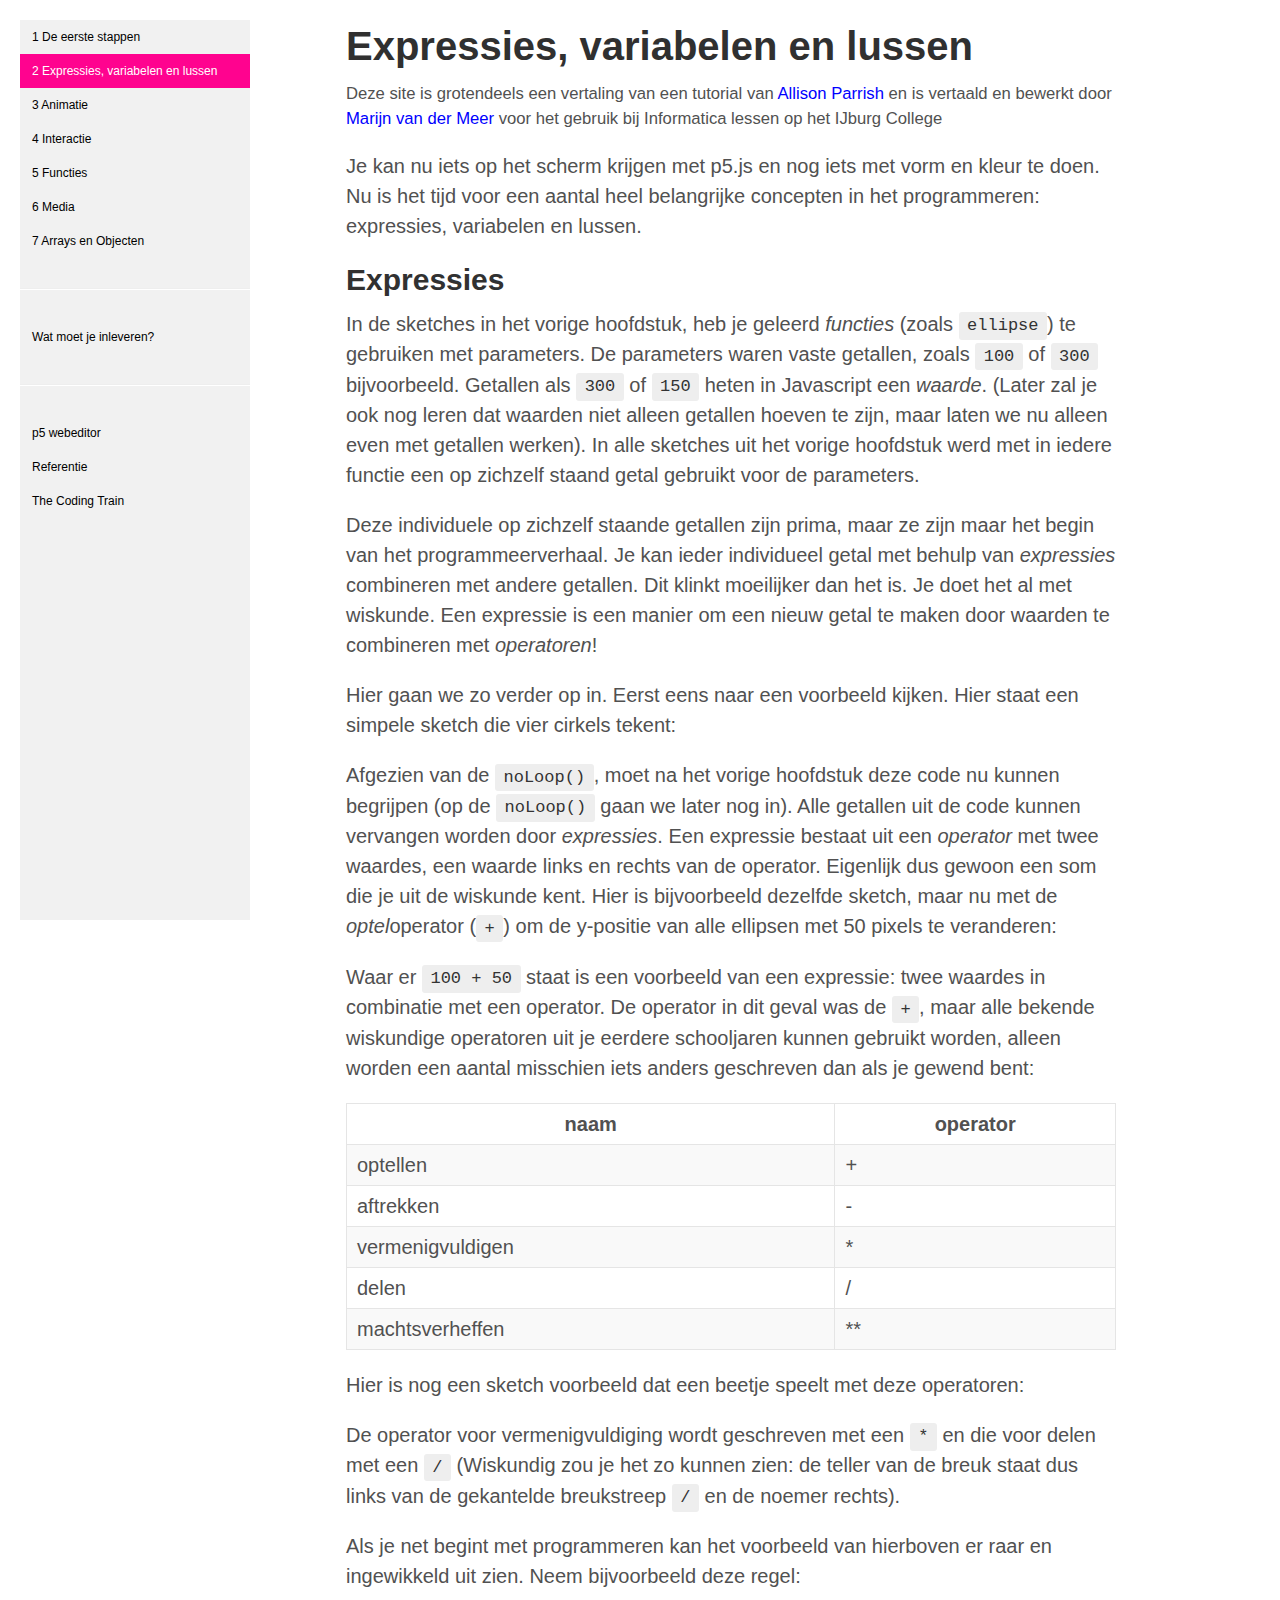
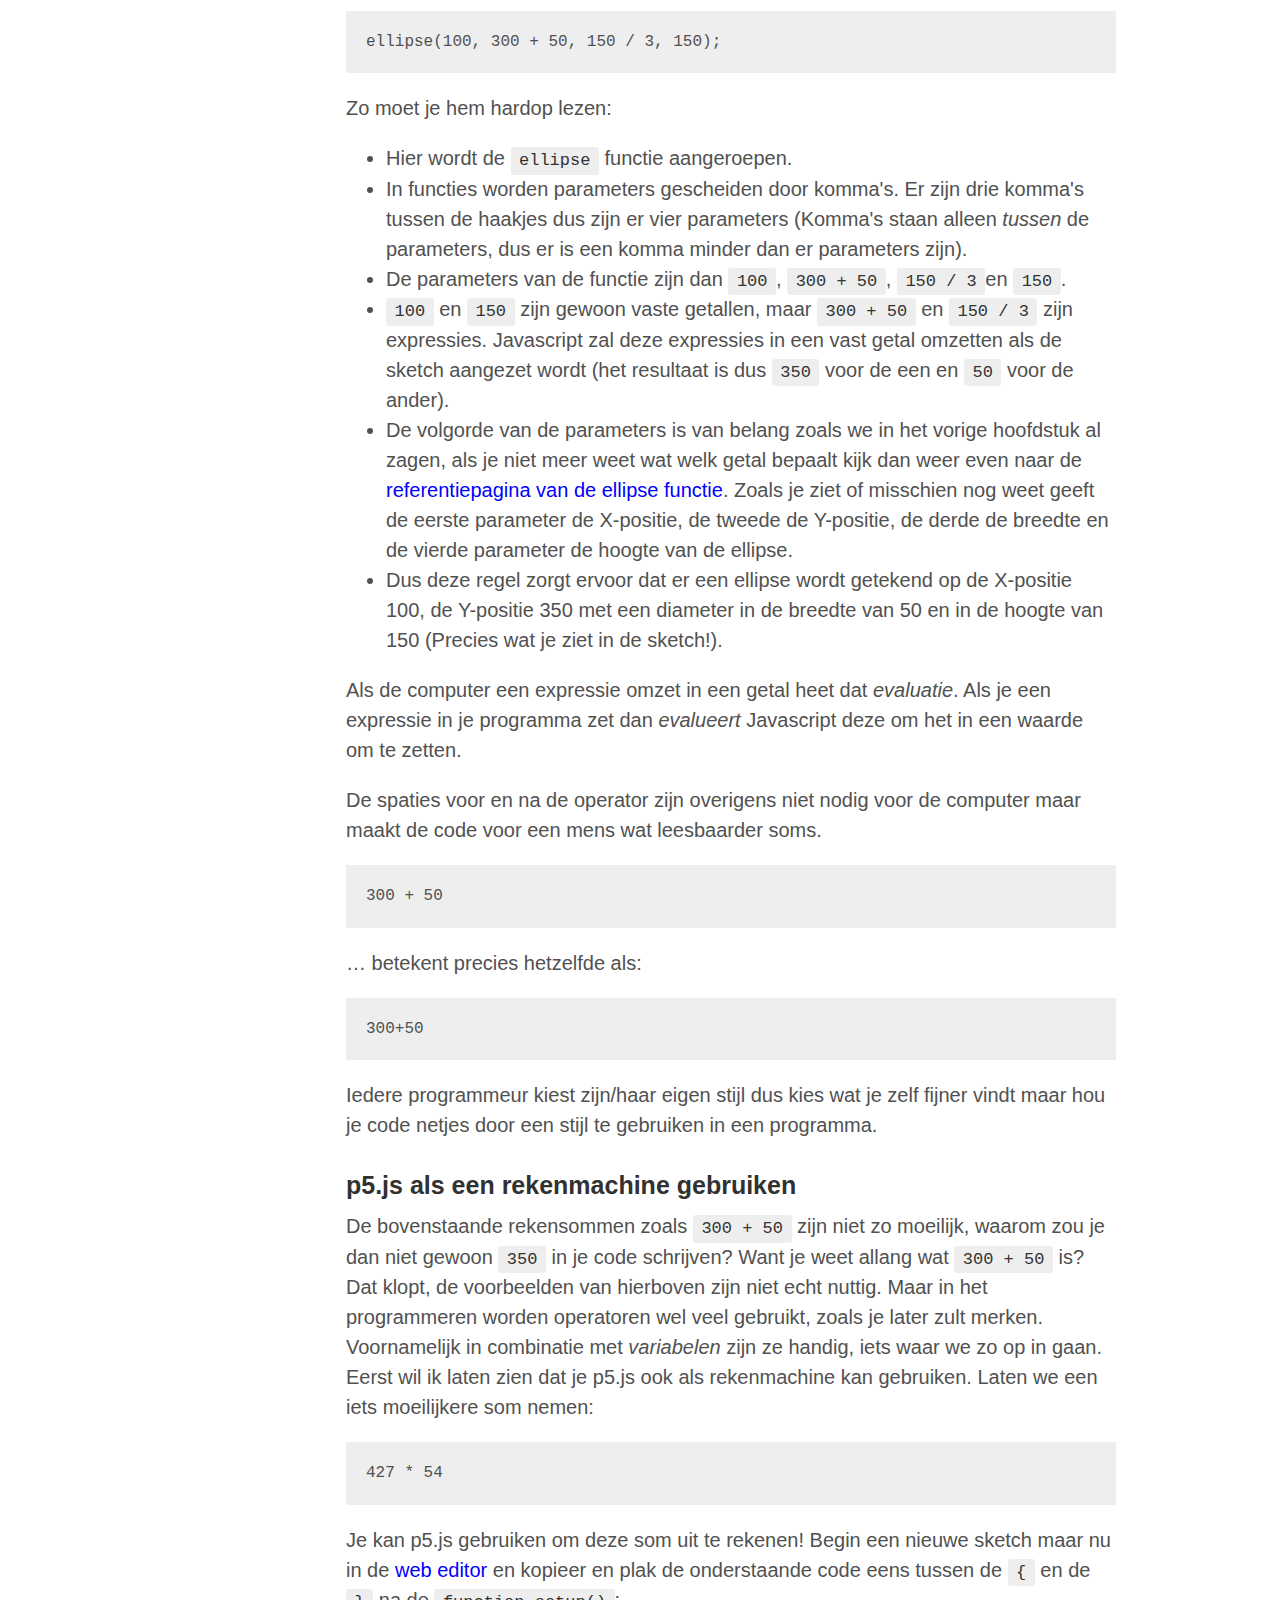
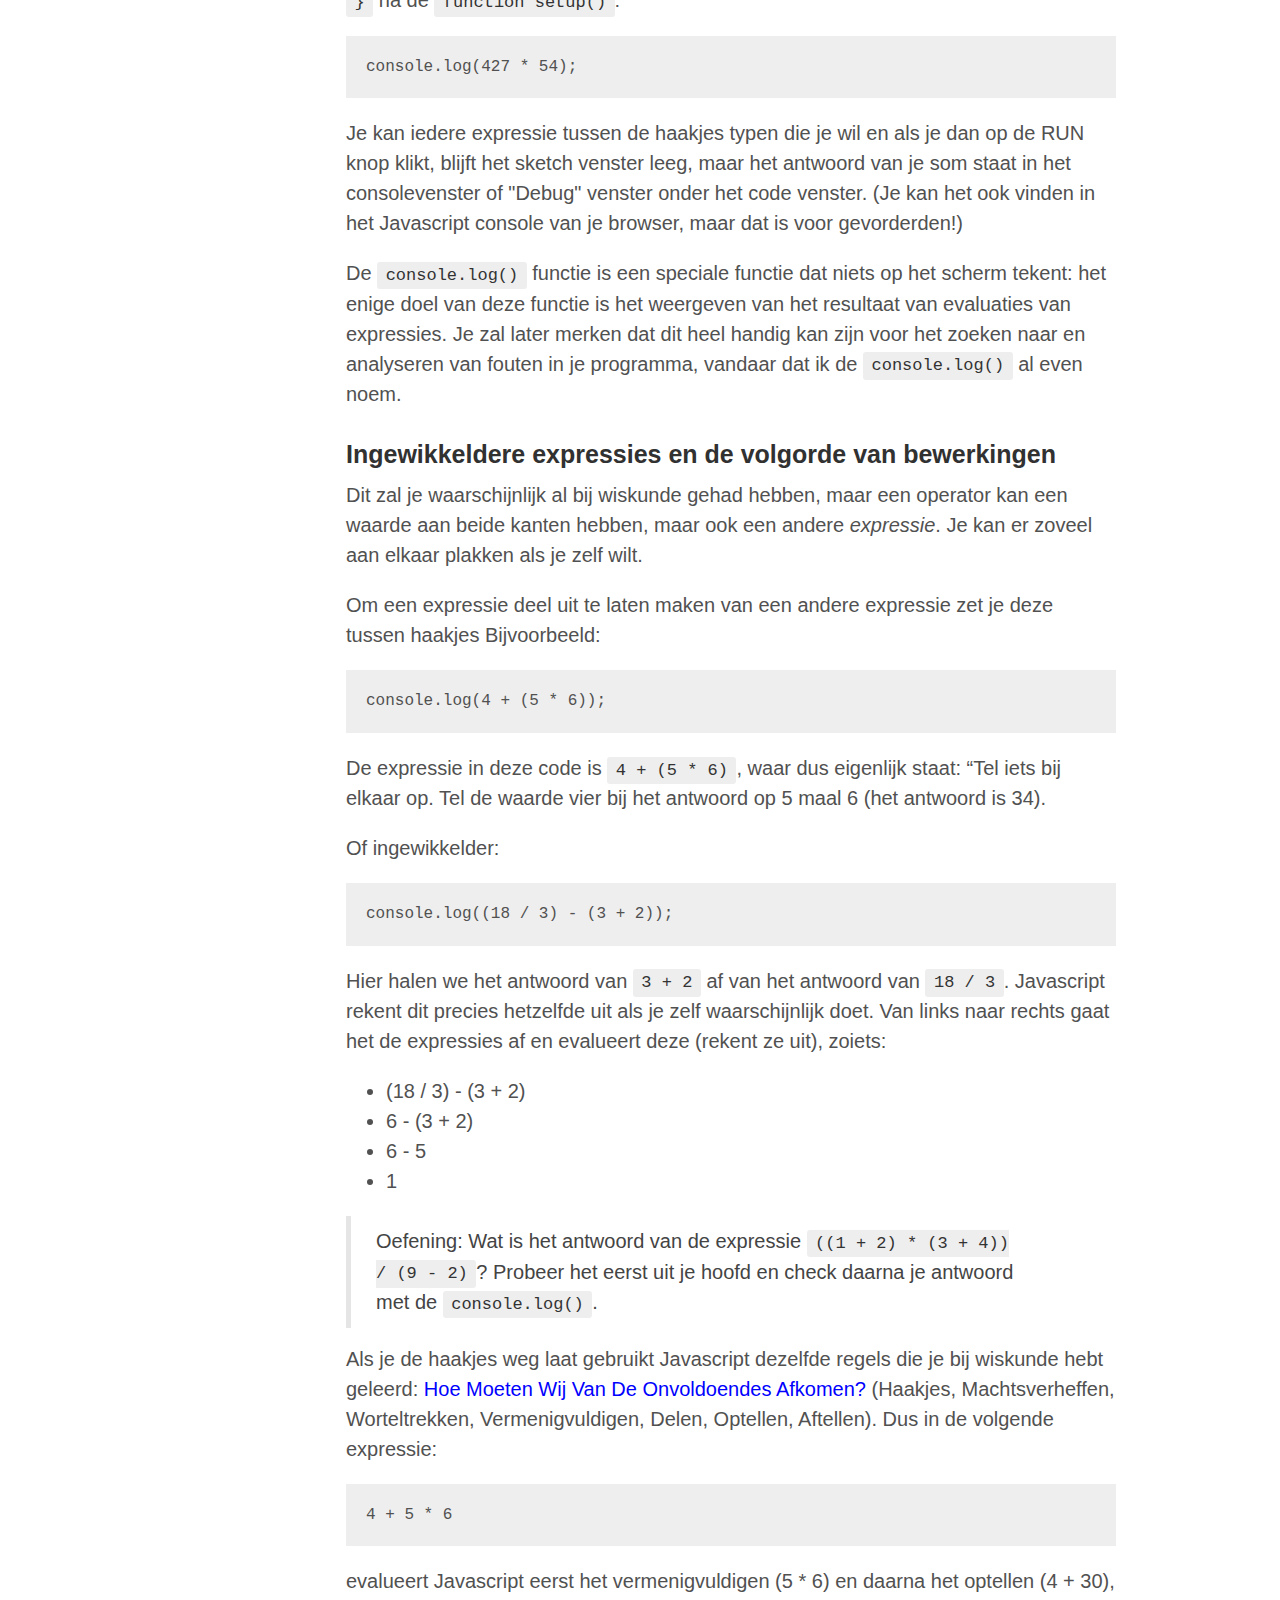
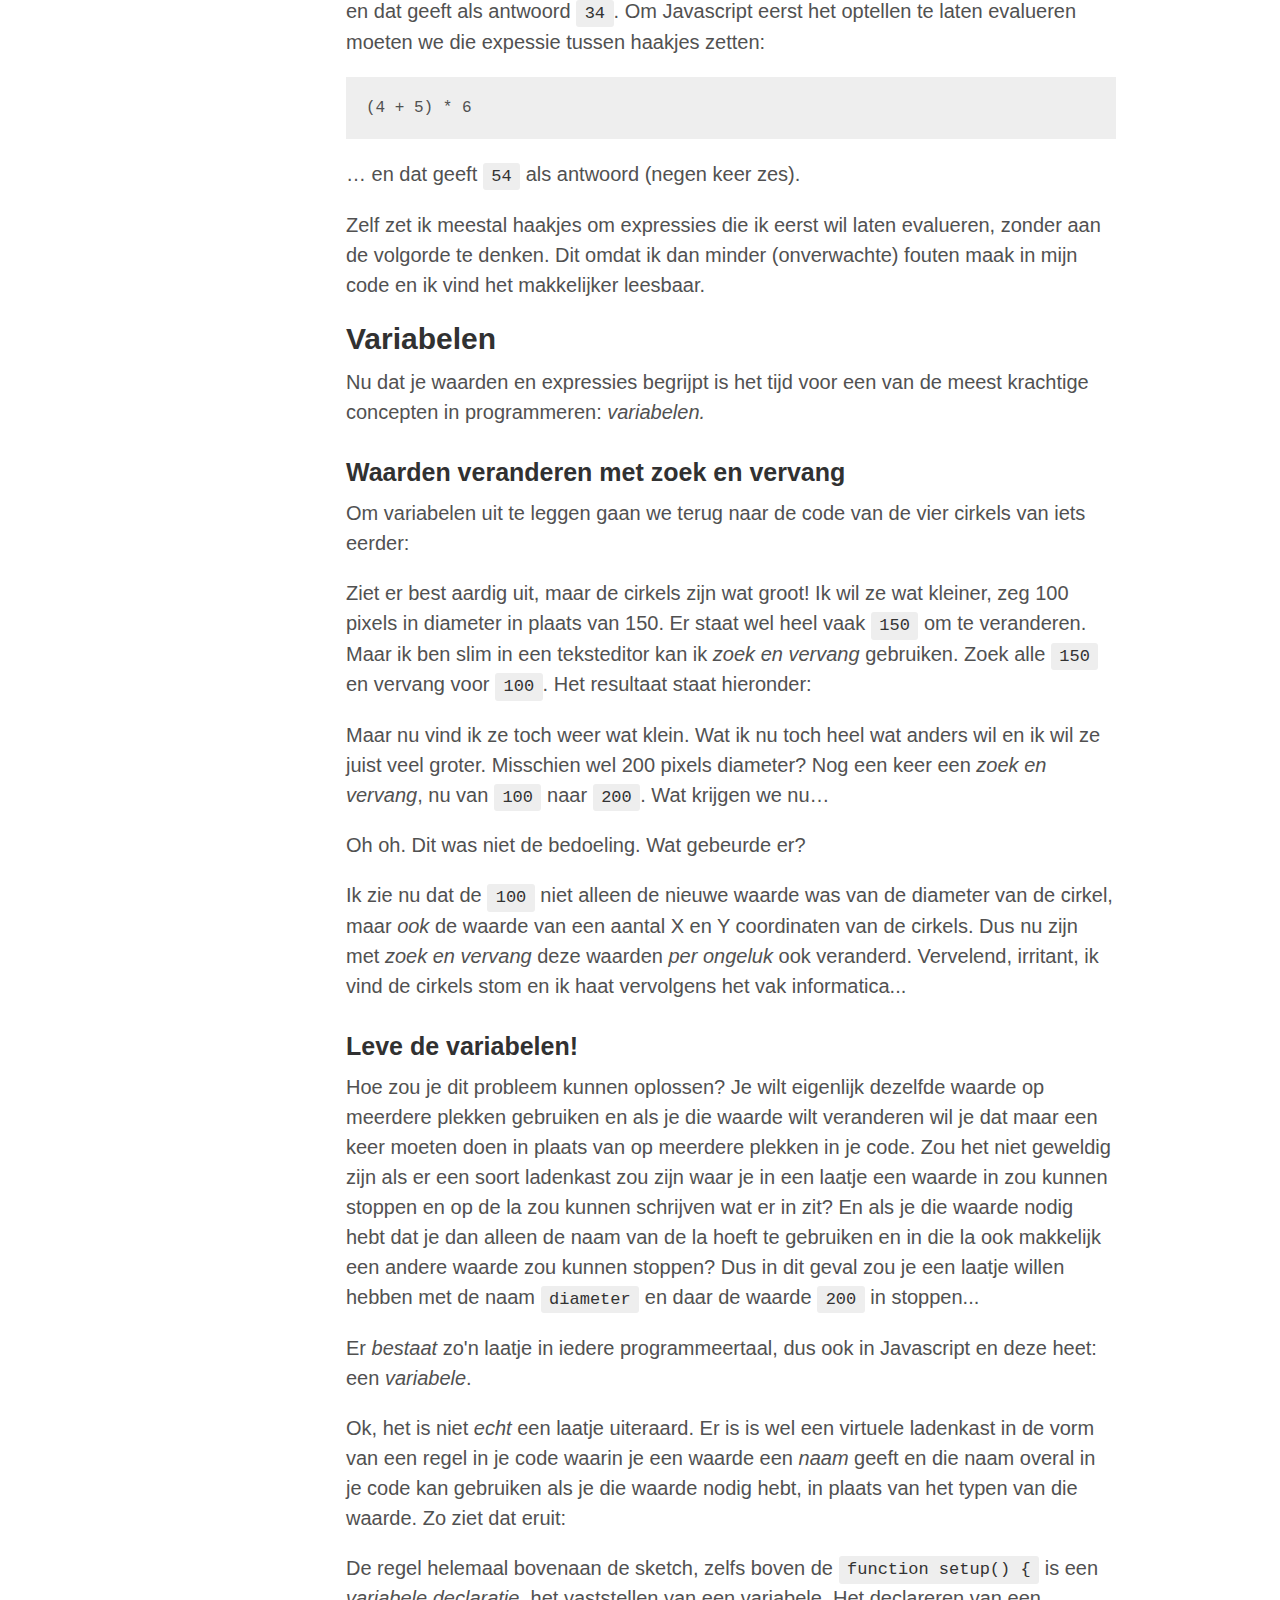
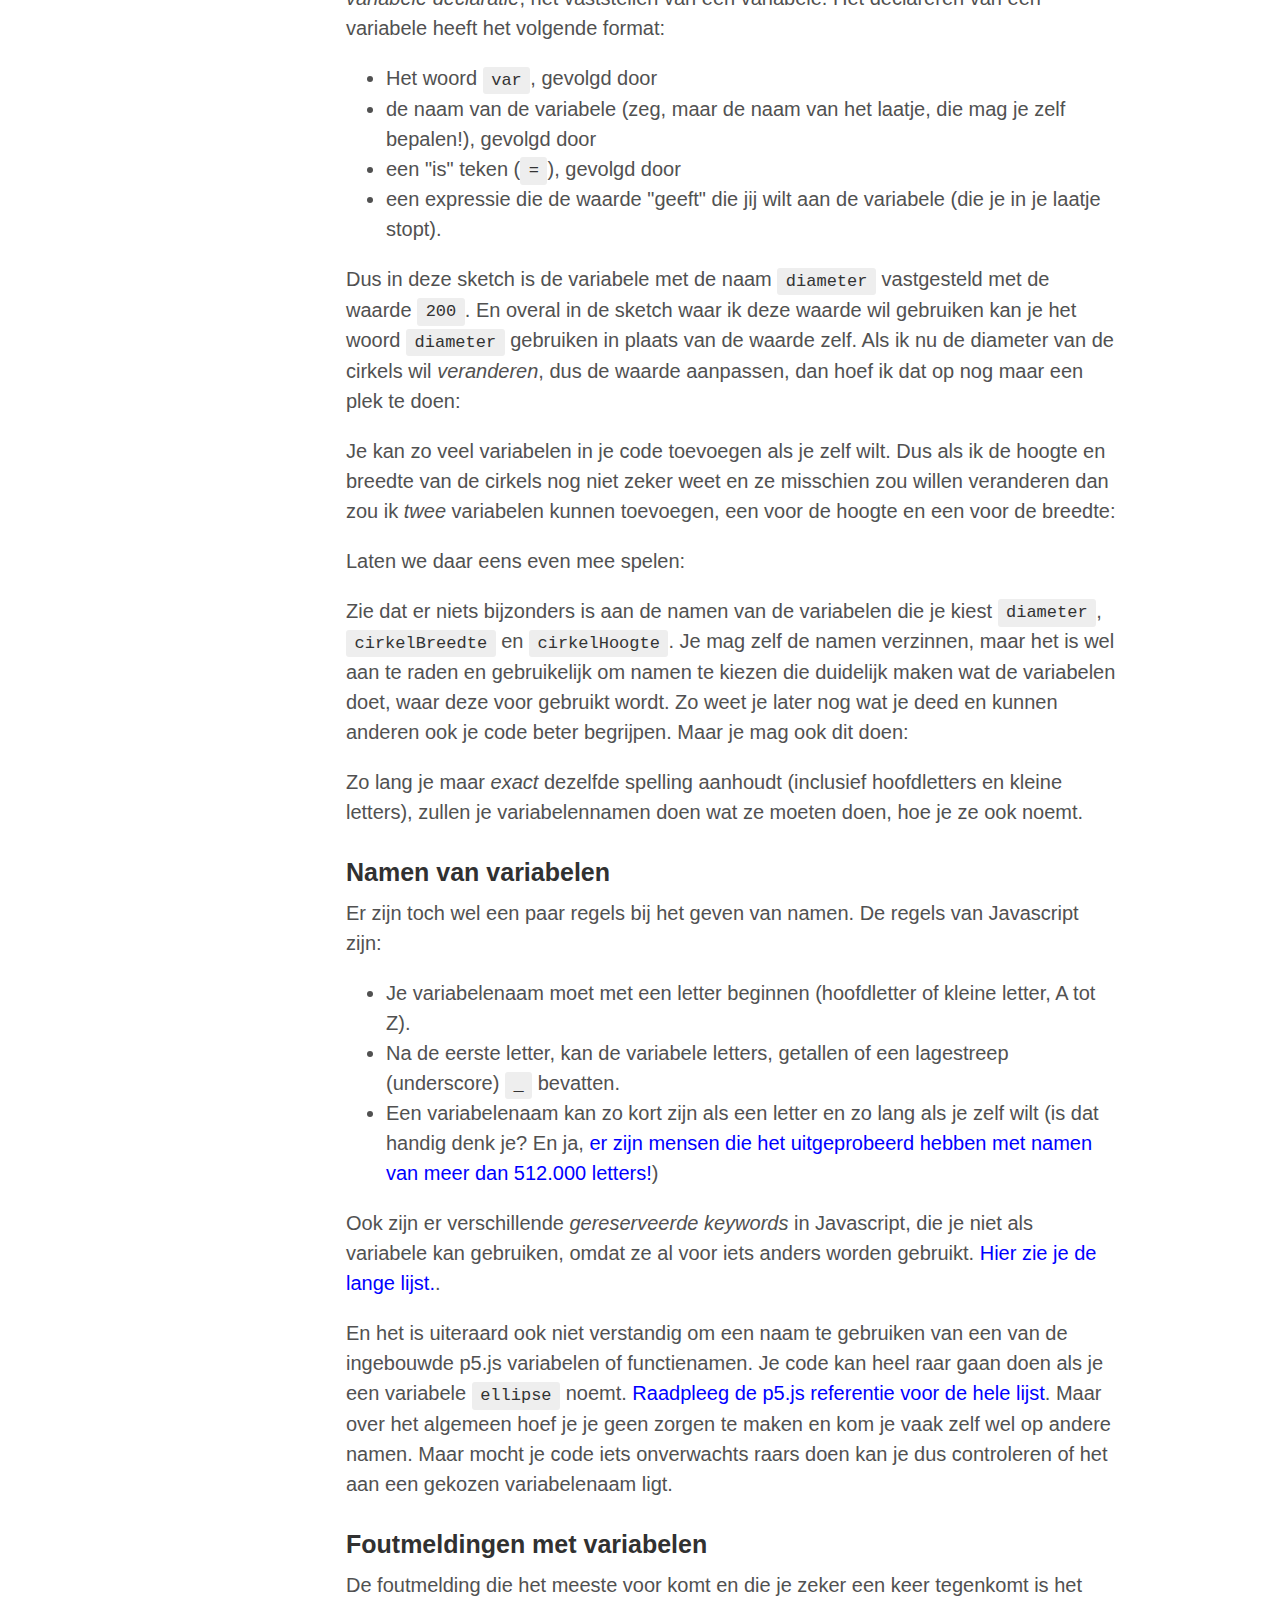
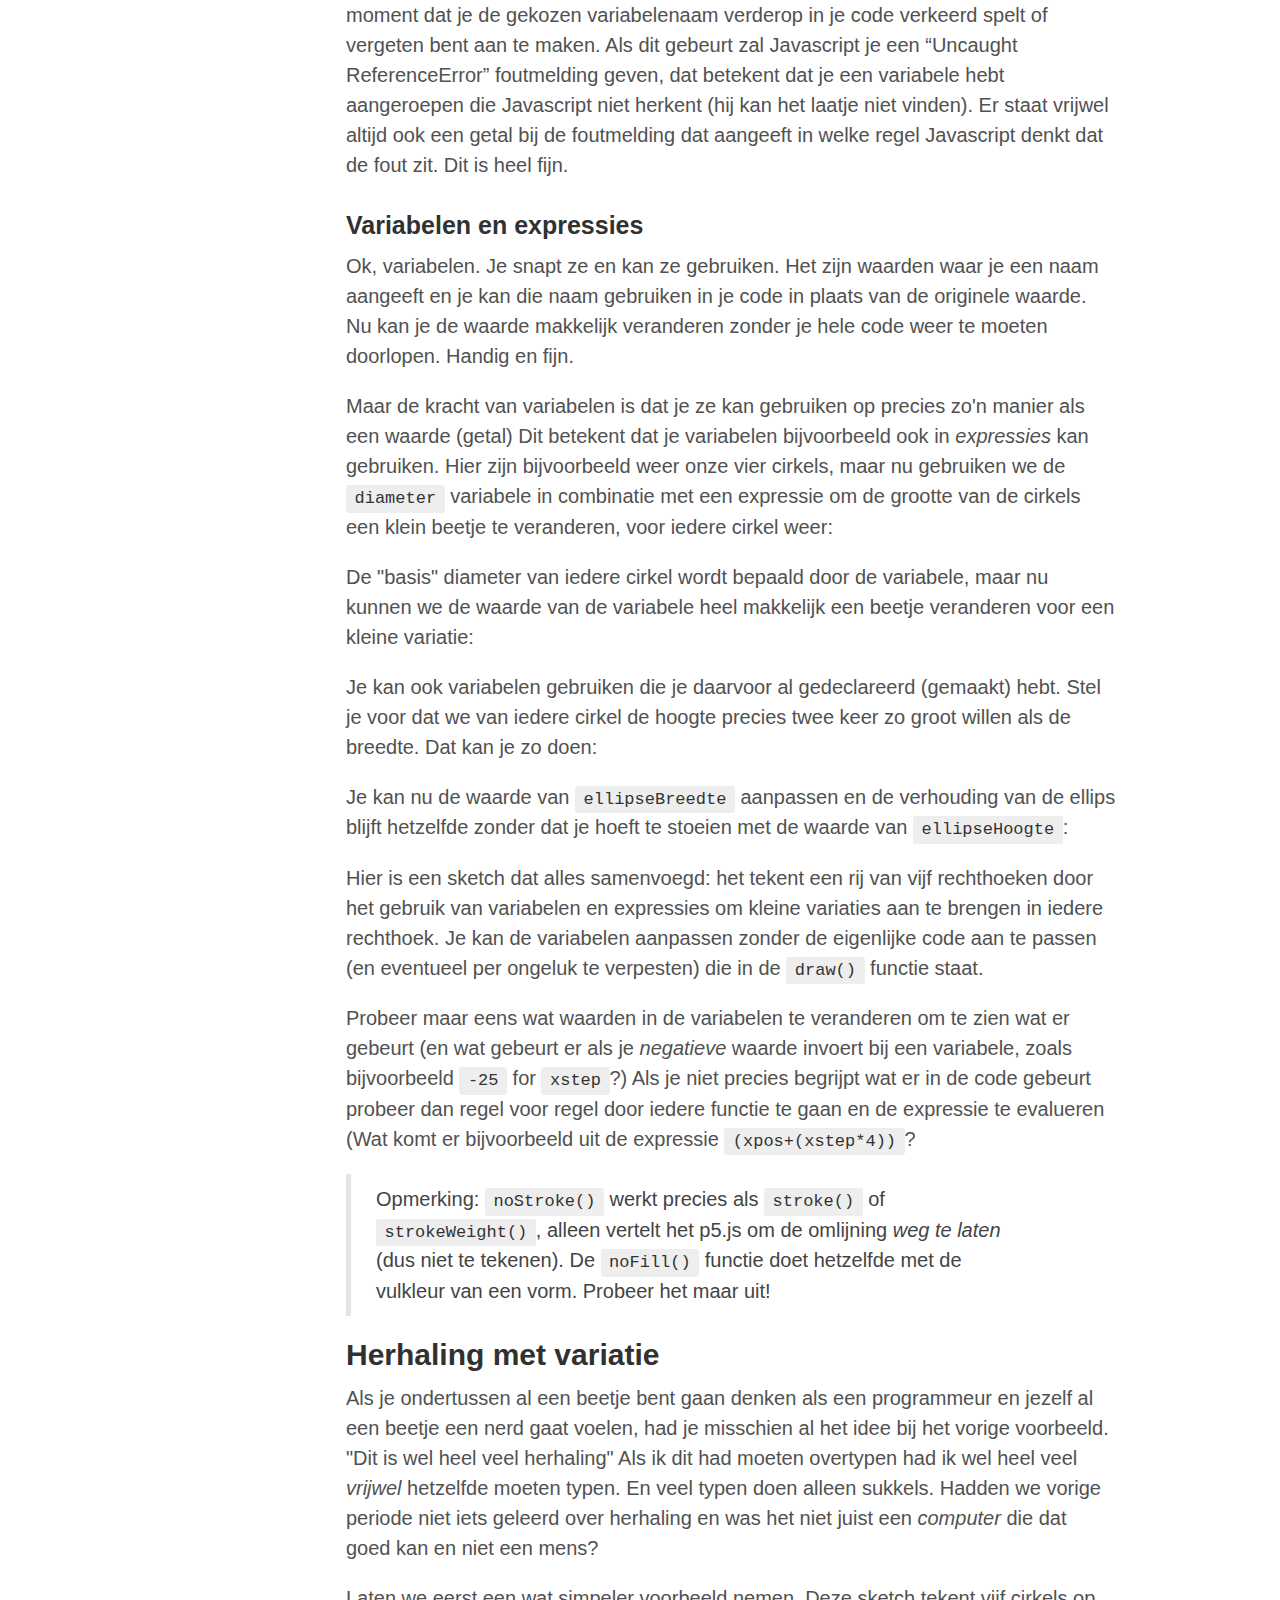
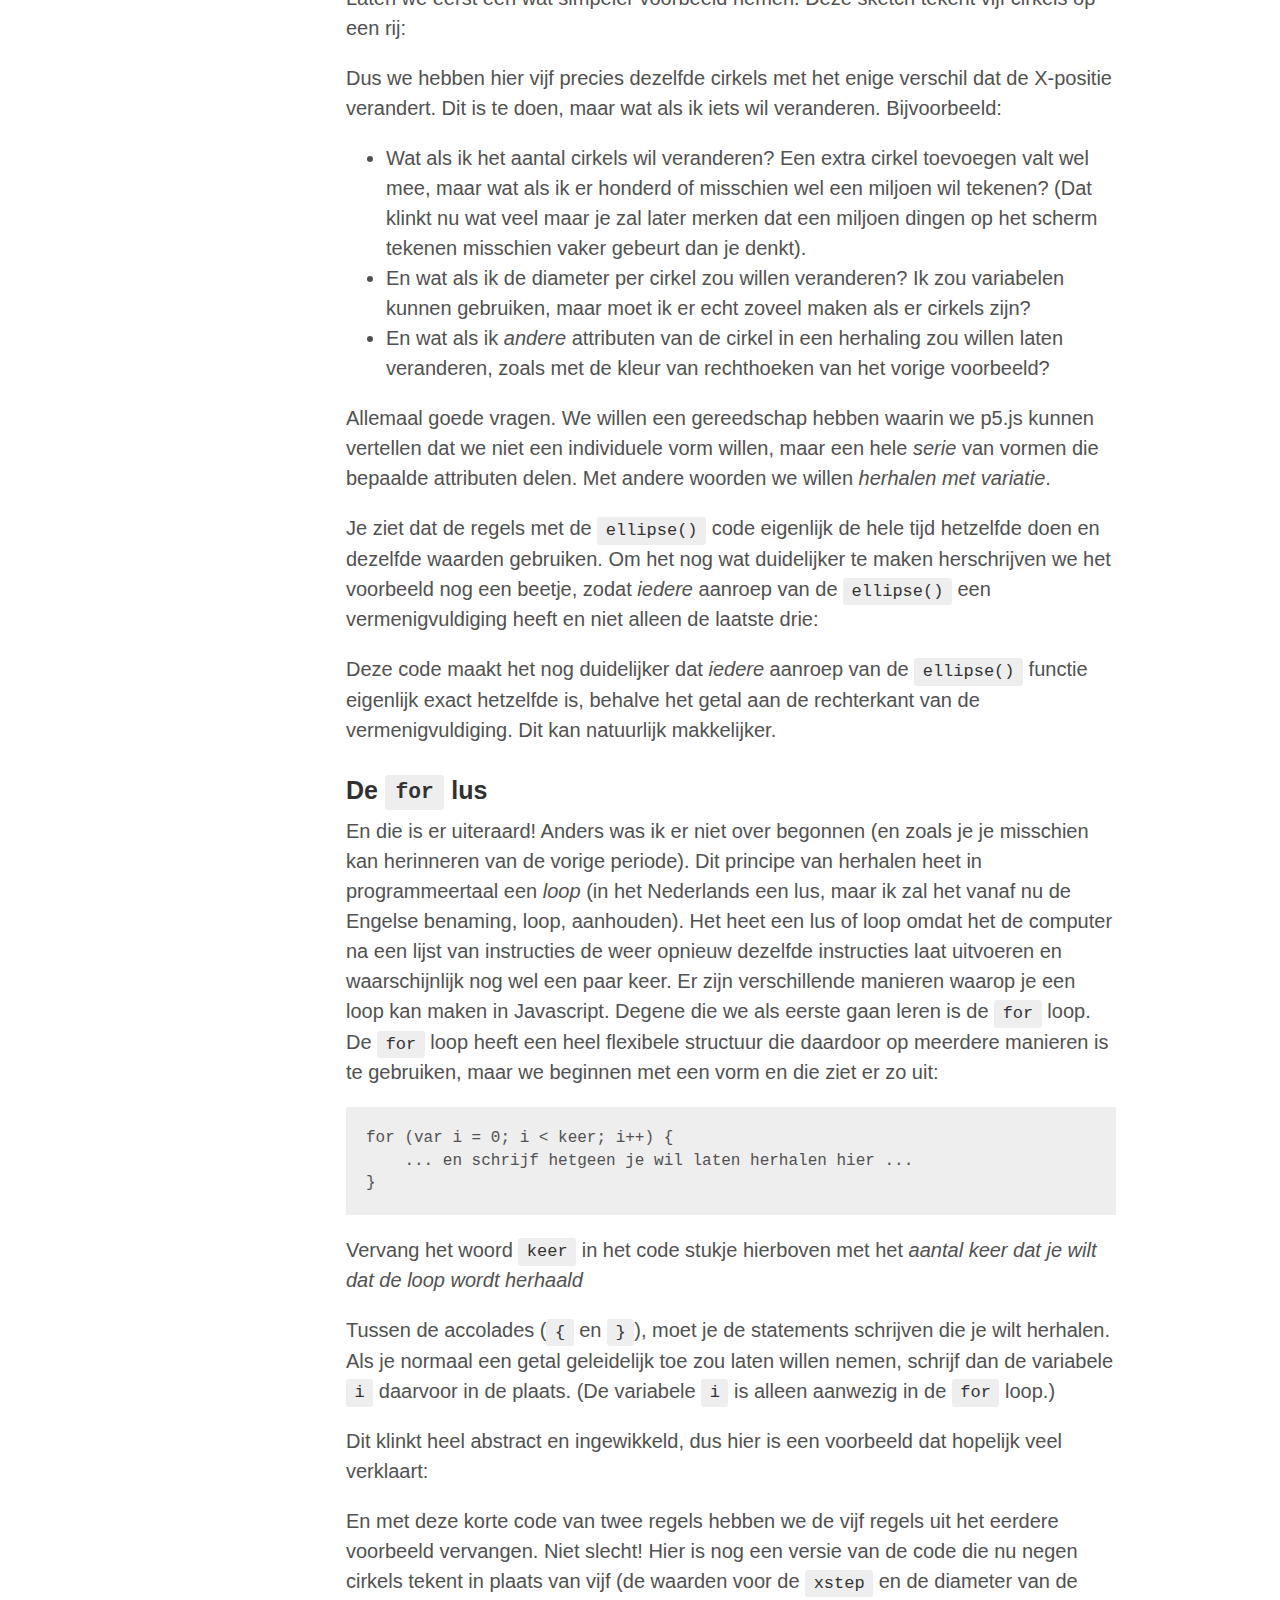
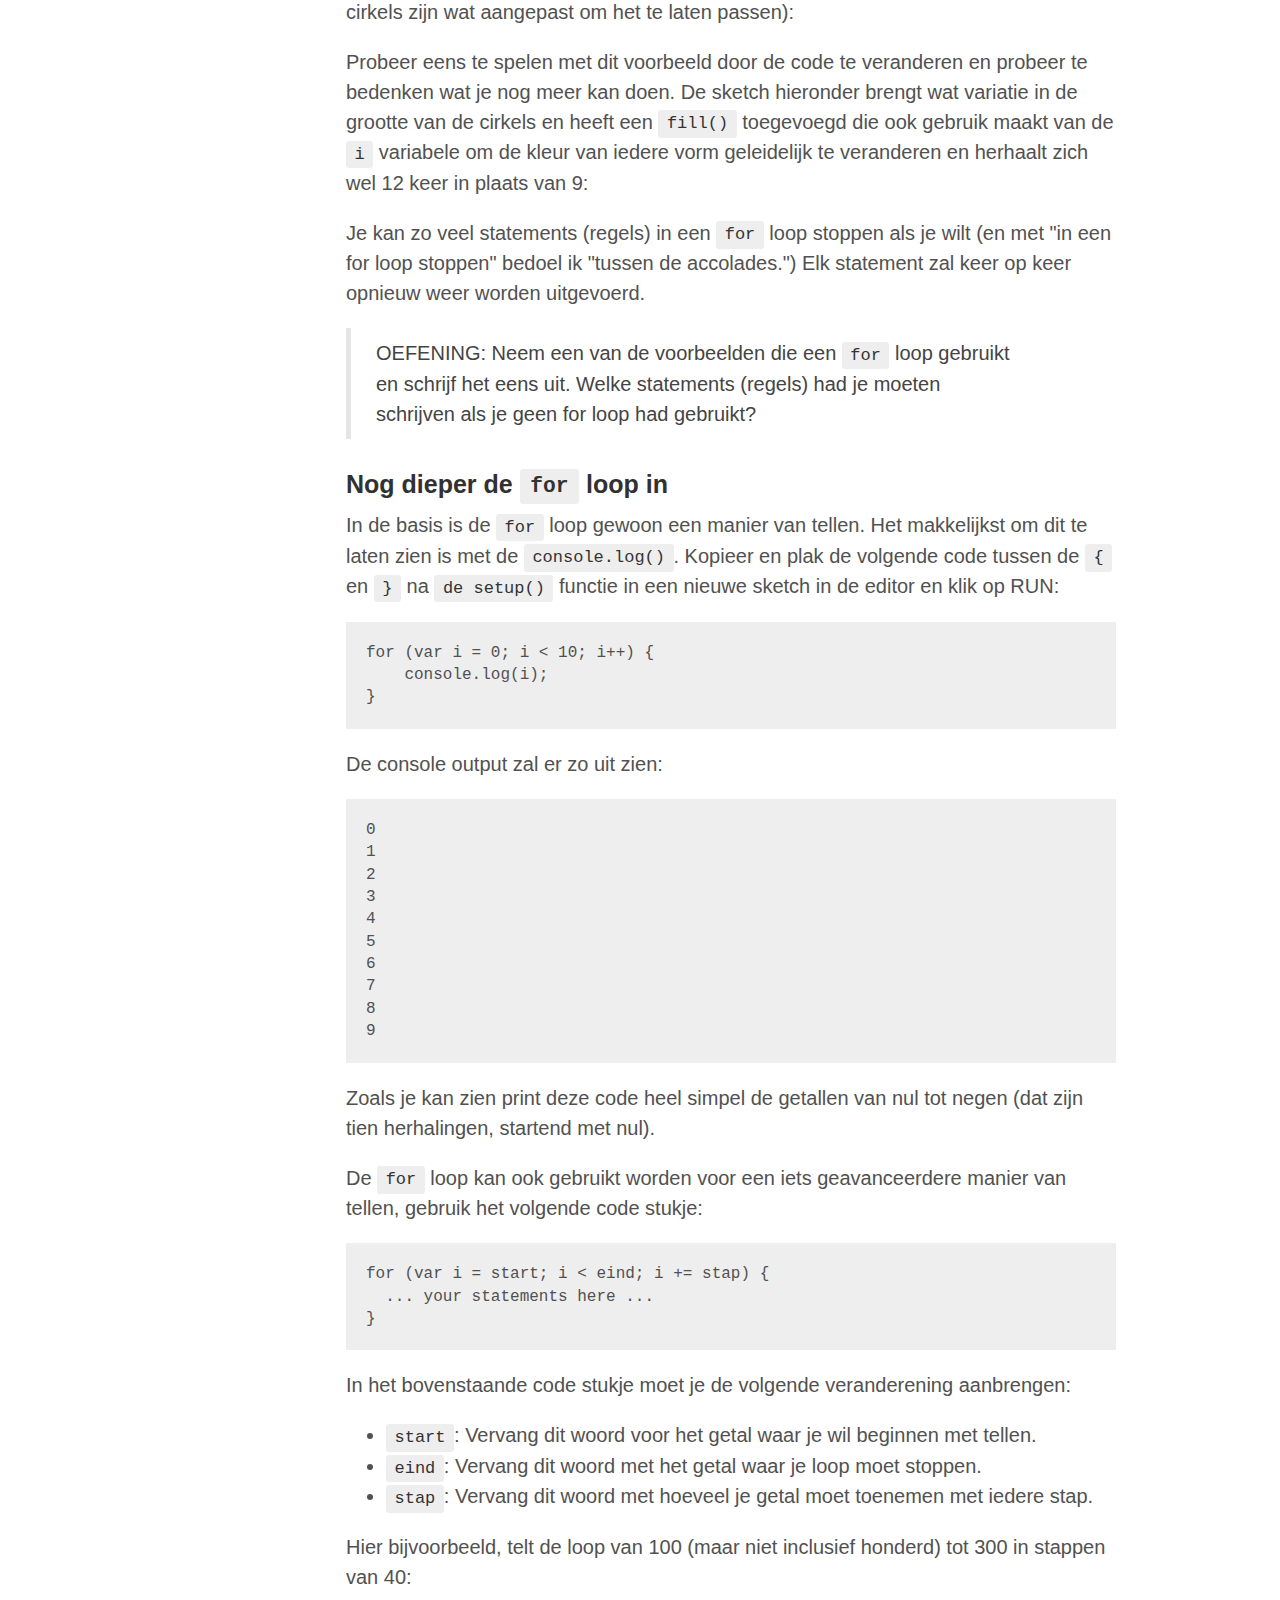
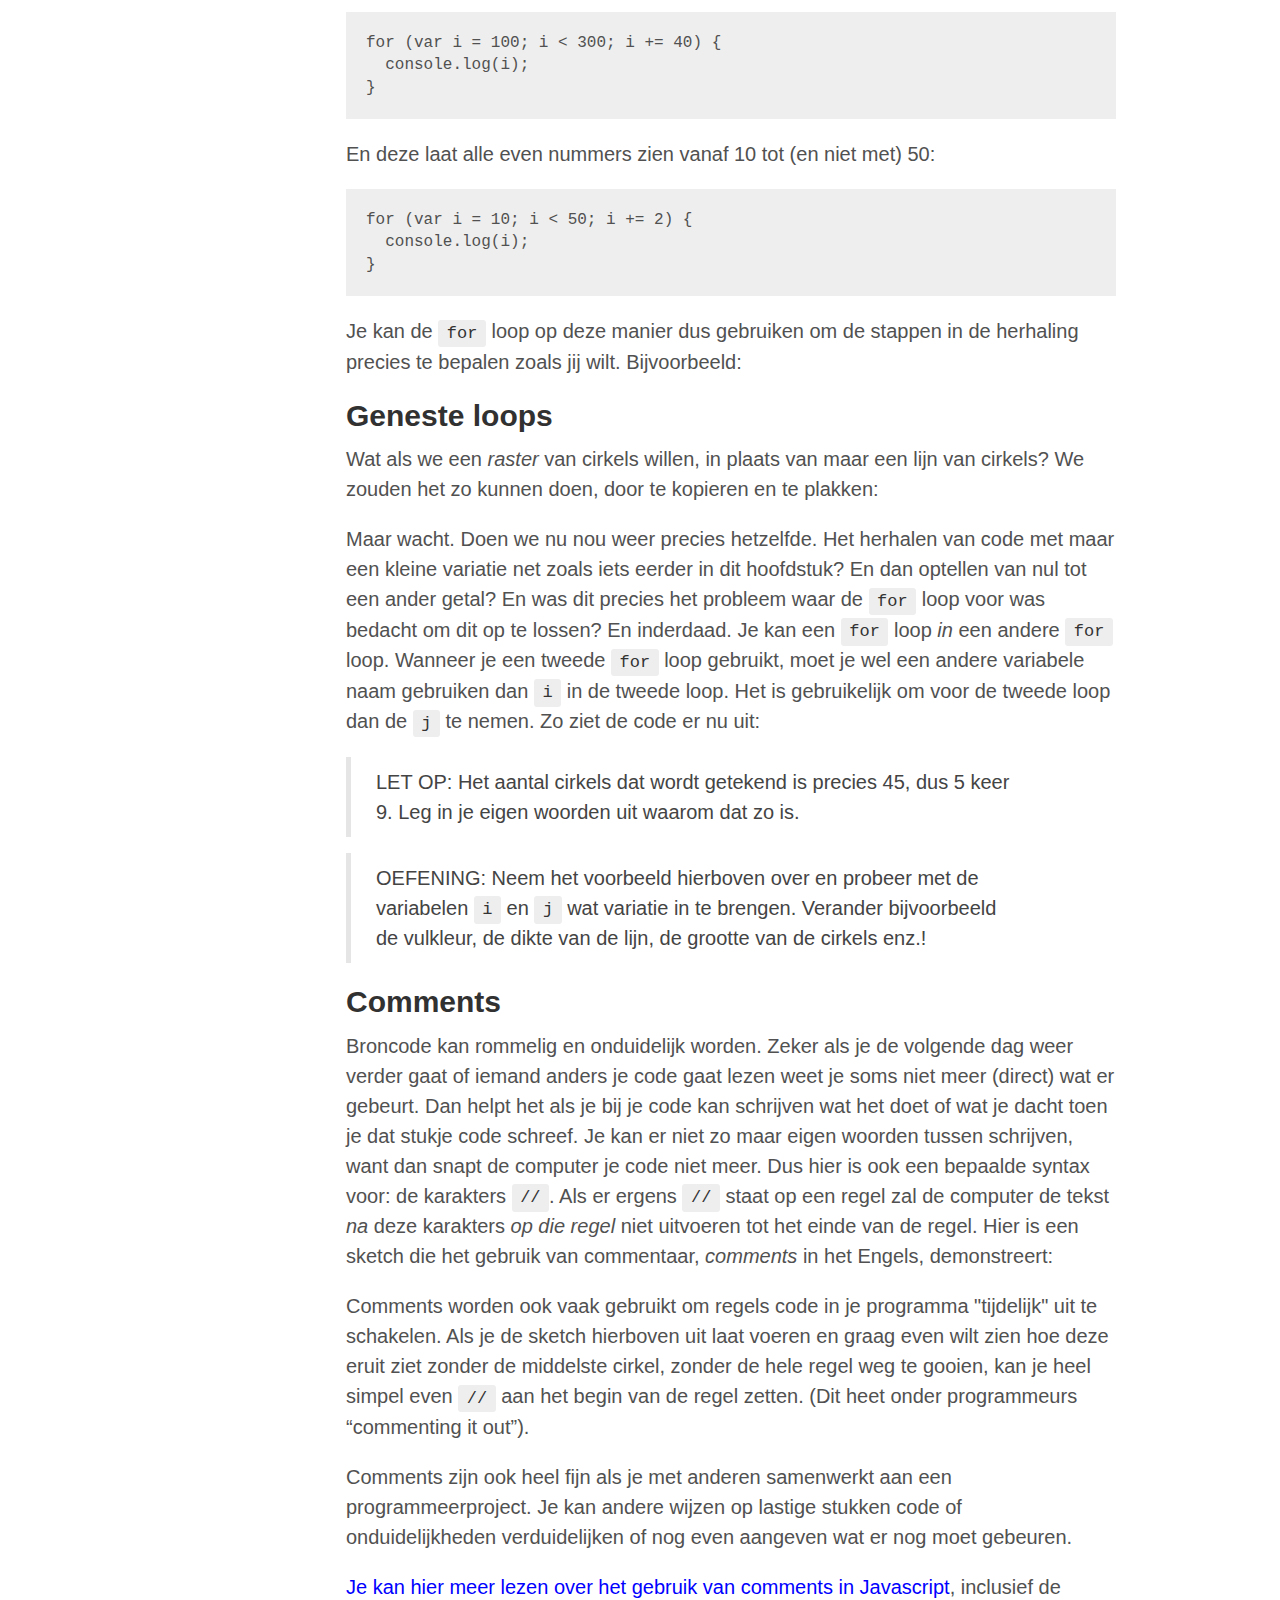
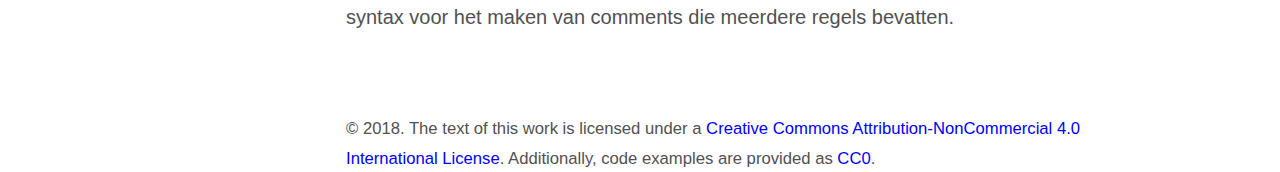
==== 02expressiesVariabelenLoops.html @ 2075d61c "added files" ====
<!DOCTYPE html>
<html lang="en">

  <head>
  <meta charset="UTF-8">
  <meta name="author" content="Allison Parrish">
  <link href="http://gmpg.org/xfn/11" rel="profile">

  <!-- Enable responsiveness on mobile devices-->
  <meta name="viewport" content="width=device-width, initial-scale=1.0, maximum-scale=1">

  <title>
    
      Expressies, variabelen en lussen
    
  </title>

  <!-- CSS -->
  <link rel="stylesheet" href="css/poole.css">
  <link rel="stylesheet" href="css/syntax.css">
  <link rel="stylesheet" href="css/menu.css">


  <!-- Icons -->
  <link rel="apple-touch-icon-precomposed" sizes="144x144" href="/public/apple-touch-icon-precomposed.png">
  <link rel="shortcut icon" href="/public/favicon.ico">

  <!-- RSS -->
  <link rel="alternate" type="application/atom+xml" title="Creative Coding" href="/atom.xml">
  <script src="//toolness.github.io/p5.js-widget/p5-widget.js"></script>
</head>


  <body>

<ul class="sidenav">
  <li><a href="index.html">1 De eerste stappen</a></li>
  <li><a class="active" href="02expressiesVariabelenLoops.html">2 Expressies, variabelen en lussen</a></li>
  <li><a href="03veranderingInTijd.html">3 Animatie</a></li>
  <li><a href="04interactie.html">4 Interactie</a></li>
  <li><a href="05TransformatieFuncties.html">5 Functies</a></li>
  <li><a href="06Media.html">6 Media</a></li>
  <li><a href="07ArrayObjects.html">7 Arrays en Objecten</a></li>
   <hr>
  <li><a href="opdracht.html">Wat moet je inleveren?</a></li>
  <hr>

  <li><a href="https://editor.p5js.org/" target="_blank">p5 webeditor</a></li>
  <li><a href="https://p5js.org/reference/" target="_blank">Referentie</a></li>
<li><a href="https://www.youtube.com/user/shiffman/playlists?sort=dd&shelf_id=14&view=50" target="_blank">The Coding Train</a></li>
</ul>
    <div class="container content">
      <main>
        <article class="page">
  <h1 class="page-title">Expressies, variabelen en lussen</h1>
<small> <p>Deze site is grotendeels een vertaling van een tutorial van <a href="https://creative-coding.decontextualize.com/">Allison Parrish</a> en is vertaald en bewerkt door <a href="https://www.visualeditor.nl/">Marijn van der Meer</a> voor het gebruik bij Informatica lessen op het IJburg College</p></small>

<p>Je kan nu iets op het scherm krijgen met p5.js en nog iets met vorm en kleur te doen. Nu is het tijd voor een aantal heel belangrijke concepten in het programmeren: expressies, variabelen en lussen.</p>

<h2 id="expressions">Expressies</h2>

<p>In de sketches in het vorige hoofdstuk, heb je geleerd <em>functies</em>
(zoals <code>ellipse</code>) te gebruiken met parameters. De parameters waren vaste getallen, zoals <code>100</code>
of <code>300</code> bijvoorbeeld. Getallen als <code>300</code> of <code>150</code> heten in Javascript een <em>waarde</em>.  (Later zal je ook nog leren dat waarden niet alleen getallen hoeven te zijn, maar laten we nu alleen even met getallen werken). In alle sketches uit het vorige hoofdstuk werd met in iedere functie een op zichzelf staand getal gebruikt voor de parameters. </p>

<p>Deze individuele op zichzelf staande getallen zijn prima, maar ze zijn maar het begin van het programmeerverhaal. Je kan ieder individueel getal met behulp van <em>expressies</em> combineren met andere getallen. Dit klinkt moeilijker dan het is. Je doet het al met wiskunde. Een expressie is een manier om een nieuw getal te maken door waarden te combineren met <em>operatoren</em>! 

<p>Hier gaan we zo verder op in. Eerst eens naar een voorbeeld kijken. Hier staat een simpele sketch die vier cirkels tekent: </p>

  <script type="text/p5" data-preview-width="400" data-height="400">
function setup() {
    createCanvas(400, 400);
    noLoop();
}

function draw() {
    background(255);
    fill(255);
    stroke(50);
    strokeWeight(8);
    ellipse(100, 100, 150, 150);
    ellipse(300, 100, 150, 150);
    ellipse(100, 300, 150, 150);
    ellipse(300, 300, 150, 150);
}
</script>

<p>Afgezien van de <code>noLoop()</code>, moet na het vorige hoofdstuk deze code nu kunnen begrijpen (op de <code>noLoop()</code> gaan we later nog in). Alle getallen uit de code kunnen vervangen worden door <em>expressies</em>. Een expressie bestaat uit een <em>operator</em> met twee waardes, een waarde links en rechts van de operator. Eigenlijk dus gewoon een som die je uit de wiskunde kent. 
Hier is bijvoorbeeld dezelfde sketch, maar nu met de <em>optel</em>operator (<code>+</code>) om de y-positie van alle ellipsen met 50 pixels te veranderen: </p>

<script type="text/p5" data-preview-width="400" data-height="400">
function setup() {
    createCanvas(400, 400);
    noLoop();
}

function draw() {
    background(255);
    fill(255);
    stroke(50);
    strokeWeight(8);
    ellipse(100, 100 + 50, 150, 150);
    ellipse(300, 100 + 50, 150, 150);
    ellipse(100, 300 + 50, 150, 150);
    ellipse(300, 300 + 50, 150, 150);
}
</script>

<p>Waar er <code>100 + 50</code> staat is een voorbeeld van een expressie: twee waardes in combinatie met een operator. De operator in dit geval was de <code>+</code>, maar alle bekende wiskundige operatoren uit je eerdere schooljaren kunnen gebruikt worden, alleen worden een aantal misschien iets anders geschreven dan als je gewend bent: </p>

<table>
  <thead>
    <tr>
      <th>naam</th>
      <th>operator</th>
    </tr>
  </thead>
  <tbody>
    <tr>
      <td>optellen</td>
      <td>+</td>
    </tr>
    <tr>
      <td>aftrekken</td>
      <td>-</td>
    </tr>
    <tr>
      <td>vermenigvuldigen</td>
      <td>*</td>
    </tr>
    <tr>
      <td>delen</td>
      <td>/</td>
    </tr>
        <tr>
      <td>machtsverheffen</td>
      <td>**</td>
    </tr>
  </tbody>
</table>

<p>Hier is nog een sketch voorbeeld dat een beetje speelt met deze operatoren:</p>

<script type="text/p5" data-preview-width="400" data-height="400">
function setup() {
  createCanvas(400, 400);
  noLoop();
}

function draw() {
  background(255);
  fill(255);
  stroke(50);
  strokeWeight(8);
  ellipse(100, 100 + 50, 150, 150);
  ellipse(300 - 25, 100, 150, 150);
  ellipse(100, 300 + 50, 150 / 3, 150);
  ellipse(300, 300, 150 * 2, 150);
}
</script>

<p>De operator voor vermenigvuldiging wordt geschreven met een <code>*</code> en die voor delen met een
<code>/</code> (Wiskundig zou je het zo kunnen zien: de teller van de breuk staat dus links van de gekantelde breukstreep <code>/</code> en de noemer rechts).</p>

<p>Als je net begint met programmeren kan het voorbeeld van hierboven er raar en ingewikkeld uit zien. Neem bijvoorbeeld deze regel: </p>

<pre><code>ellipse(100, 300 + 50, 150 / 3, 150);
</code></pre>

<p>Zo moet je hem hardop lezen:</p>

<ul>
  <li>Hier wordt de <code>ellipse</code> functie aangeroepen.</li>
  <li>In functies worden parameters gescheiden door komma's. Er zijn drie komma's tussen de haakjes dus zijn er vier parameters (Komma's staan alleen <em>tussen</em> de parameters, dus er is een komma minder dan er parameters zijn). </li>
  <li>De parameters van de functie zijn dan <code>100</code>, <code>300 + 50</code>, <code>150 / 3</code>en 
<code>150</code>.</li>
  <li><code>100</code> en <code>150</code> zijn gewoon vaste getallen, maar <code>300 + 50</code> en <code>150 / 3</code> zijn expressies. Javascript zal deze expressies in een vast getal omzetten als de sketch aangezet wordt (het resultaat is dus <code>350</code> voor de een en <code>50</code> voor de ander).</li>
  <li>De volgorde van de parameters is van belang zoals we in het vorige hoofdstuk al zagen, als je niet meer weet wat welk getal bepaalt kijk dan weer even naar de <a href="https://p5js.org/reference/#/p5/ellipse">referentiepagina van de ellipse functie</a>. Zoals je ziet of misschien nog weet geeft de eerste parameter de X-positie, de tweede de Y-positie, de derde de breedte en de vierde parameter de hoogte van de ellipse.</li>
  <li>Dus deze regel zorgt ervoor dat er een ellipse wordt getekend op de X-positie 100, de Y-positie 350 met een diameter in de breedte van 50 en in de hoogte van 150 (Precies wat je ziet in de sketch!). </li>
</ul>

<p>Als de computer een expressie omzet in een getal heet dat 
<em>evaluatie</em>. Als je een expressie in je programma zet dan 
<em>evalueert</em> Javascript deze om het in een waarde om te zetten.</p>

<p>De spaties voor en na de operator zijn overigens niet nodig voor de computer maar maakt de code voor een mens wat leesbaarder soms. </p>

<pre><code>300 + 50
</code></pre>

<p>… betekent precies hetzelfde als:</p>

<pre><code>300+50
</code></pre>

<p>Iedere programmeur kiest zijn/haar eigen stijl dus kies wat je zelf fijner vindt maar hou je code netjes door een stijl te gebruiken in een programma. </p>

<h3 id="using-p5js-as-a-calculator">p5.js als een rekenmachine gebruiken</h3>

<p>De bovenstaande rekensommen zoals <code>300 + 50</code> zijn niet zo moeilijk, waarom zou je dan niet gewoon <code>350</code> in je code schrijven? Want je weet allang wat <code>300 + 50</code> is?
Dat klopt, de voorbeelden van hierboven zijn niet echt nuttig. Maar in het programmeren worden operatoren wel veel gebruikt, zoals je later zult merken. Voornamelijk in combinatie met <em>variabelen</em> zijn ze handig, iets waar we zo op in gaan. Eerst wil ik laten zien dat je p5.js ook als rekenmachine kan gebruiken. Laten we een iets moeilijkere som nemen: </p>

<pre><code>427 * 54
</code></pre>

<p>Je kan p5.js gebruiken om deze som uit te rekenen! Begin een nieuwe sketch maar nu in de <a href="https://editor.p5js.org/" target="_blank">
web editor</a> en kopieer en plak de onderstaande code eens tussen de <code>{</code> en de <code>}</code> na de
<code>function setup()</code>:</p>

<pre><code>console.log(427 * 54);
</code></pre>

<p>Je kan iedere expressie tussen de haakjes typen die je wil en als je dan op de RUN knop klikt, blijft het sketch venster leeg, maar het antwoord van je som staat in het consolevenster of "Debug" venster onder het code venster. (Je kan het ook vinden in het Javascript console van je browser, maar dat is voor gevorderden!) </p>

<p>De <code>console.log()</code> functie is een speciale functie dat niets op het scherm tekent: het enige doel van deze functie is het weergeven van het resultaat van evaluaties van expressies. Je zal later merken dat dit heel handig kan zijn voor het zoeken naar en analyseren van fouten in je programma, vandaar dat ik de <code>console.log()</code> al even noem. </p>

<h3 id="more-complex-expressions-and-order-of-operation">Ingewikkeldere expressies en de volgorde van bewerkingen</h3>

<p>Dit zal je waarschijnlijk al bij wiskunde gehad hebben, maar een operator kan een waarde aan beide kanten hebben, maar ook een andere 
<em>expressie</em>. Je kan er zoveel aan elkaar plakken als je zelf wilt. </p>

<p>Om een expressie deel uit te laten maken van een andere expressie zet je deze tussen haakjes Bijvoorbeeld:</p>

<pre><code>console.log(4 + (5 * 6));
</code></pre>

<p>De expressie in deze code is <code>4 + (5 * 6)</code>, waar dus eigenlijk staat:
“Tel iets bij elkaar op. Tel de waarde vier bij het antwoord op 5 maal 6 (het antwoord is 34).</p>

<p>Of ingewikkelder:</p>

<pre><code>console.log((18 / 3) - (3 + 2));
</code></pre>

<p>Hier halen we het antwoord van <code>3 + 2</code> af van het antwoord van <code>18 / 3</code>.
Javascript rekent dit precies hetzelfde uit als je zelf waarschijnlijk doet. Van links naar rechts gaat het de expressies af en evalueert deze (rekent ze uit), zoiets: </p>

<ul>
  <li>(18 / 3) - (3 + 2)</li>
  <li>6 - (3 + 2)</li>
  <li>6 - 5</li>
  <li>1</li>
</ul>

<blockquote>
  <p>Oefening: Wat is het antwoord van de expressie <code>((1 + 2) * (3 + 4)) / (9 - 2)</code>? Probeer het eerst uit je hoofd en check daarna je antwoord met de 
<code>console.log()</code>. </p>
</blockquote>

<p>Als je de haakjes weg laat gebruikt Javascript dezelfde regels die je bij wiskunde hebt geleerd:
<a href="https://nl.wikipedia.org/wiki/Bewerkingsvolgorde">Hoe Moeten Wij Van De Onvoldoendes Afkomen?</a> (Haakjes,
Machtsverheffen, Worteltrekken, Vermenigvuldigen, Delen, Optellen, Aftellen). Dus in de volgende expressie:</p>

<pre><code>4 + 5 * 6
</code></pre>

<p>evalueert Javascript eerst het vermenigvuldigen (5 * 6) en daarna het optellen (4 + 30), en dat geeft als antwoord <code>34</code>. Om Javascript eerst het optellen te laten evalueren moeten we die expessie tussen haakjes zetten:</p>

<pre><code>(4 + 5) * 6
</code></pre>

<p>… en dat geeft <code>54</code> als antwoord (negen keer zes).</p>

<p>Zelf zet ik meestal haakjes om expressies die ik eerst wil laten evalueren, zonder aan de volgorde te denken. Dit omdat ik dan minder (onverwachte) fouten maak in mijn code en ik vind het makkelijker leesbaar.</p>

<h2 id="variables">Variabelen</h2>

<p>Nu dat je waarden en expressies begrijpt is het tijd voor een van de meest krachtige concepten in programmeren: <em>variabelen.</em></p>

<h3 id="changing-values-with-search-and-replace">Waarden veranderen met zoek en vervang</h3>

<p>Om variabelen uit te leggen gaan we terug naar de code van de vier cirkels van iets eerder:</p>

<script type="text/p5" data-preview-width="400" data-height="400">
function setup() {
    createCanvas(400, 400);
    noLoop();
}

function draw() {
    background(255);
    fill(255);
    stroke(50);
    strokeWeight(8);
    ellipse(100, 100, 150, 150);
    ellipse(300, 100, 150, 150);
    ellipse(100, 300, 150, 150);
    ellipse(300, 300, 150, 150);
}
</script>

<p>Ziet er best aardig uit, maar de cirkels zijn wat groot! Ik wil ze wat kleiner, zeg 100 pixels in diameter in plaats van 150. Er staat wel heel vaak <code>150</code> om te veranderen. Maar ik ben slim in een teksteditor kan ik <em>zoek en vervang</em> gebruiken. Zoek alle <code>150</code> en vervang voor <code>100</code>. Het resultaat staat hieronder: </p>

<script type="text/p5" data-preview-width="400" data-height="400">
function setup() {
    createCanvas(400, 400);
    noLoop();
}

function draw() {
    background(255);
    fill(255);
    stroke(50);
    strokeWeight(8);
    ellipse(100, 100, 100, 100);
    ellipse(300, 100, 100, 100);
    ellipse(100, 300, 100, 100);
    ellipse(300, 300, 100, 100);
}
</script>

<p>Maar nu vind ik ze toch weer wat klein. Wat ik nu toch heel wat anders wil en ik wil ze juist veel groter. Misschien wel 200 pixels diameter? Nog een keer een <em>zoek en vervang</em>, nu van <code>100</code> naar <code>200</code>.
Wat krijgen we nu…</p>

<script type="text/p5" data-preview-width="400" data-height="400">
function setup() {
    createCanvas(400, 400);
    noLoop();
}

function draw() {
    background(255);
    fill(255);
    stroke(50);
    strokeWeight(8);
    ellipse(200, 200, 200, 200);
    ellipse(300, 200, 200, 200);
    ellipse(200, 300, 200, 200);
    ellipse(300, 300, 200, 200);
}
</script>

<p>Oh oh. Dit was niet de bedoeling. Wat gebeurde er?</p>

<p>Ik zie nu dat de <code>100</code> niet alleen de nieuwe waarde was van de diameter van de cirkel, maar <em>ook</em> de waarde van een aantal X en Y coordinaten van de cirkels. Dus nu zijn met <em>zoek en vervang</em> deze waarden <em>per ongeluk</em> ook veranderd. Vervelend, irritant, ik vind de cirkels stom en ik haat vervolgens het vak informatica...
</p>

<h3 id="variables-to-the-rescue">Leve de variabelen!</h3>

<p>Hoe zou je dit probleem kunnen oplossen? Je wilt eigenlijk dezelfde waarde op meerdere plekken gebruiken en als je die waarde wilt veranderen wil je dat maar een keer moeten doen in plaats van op meerdere plekken in je code. Zou het niet geweldig zijn als er een soort ladenkast zou zijn waar je in een laatje een waarde in zou kunnen stoppen en op de la zou kunnen schrijven wat er in zit? En als je die waarde nodig hebt dat je dan alleen de naam van de la hoeft te gebruiken en in die la ook makkelijk een andere waarde zou kunnen stoppen? Dus in dit geval zou je een laatje willen hebben met de naam <code>diameter</code> en daar de waarde <code>200</code> in stoppen... </p>

<p>Er <em>bestaat</em> zo'n laatje in iedere programmeertaal, dus ook in Javascript en deze heet: een <em>variabele</em>.</p>

<p>Ok, het is niet <em>echt</em> een laatje uiteraard. Er is is wel een virtuele ladenkast in de vorm van een regel in je code waarin je een waarde een <em>naam</em> geeft en die naam overal in je code kan gebruiken als je die waarde nodig hebt, in plaats van het typen van die waarde. Zo ziet dat eruit:</p>

<script type="text/p5" data-preview-width="400" data-height="400">
var diameter = 200;

function setup() {
  createCanvas(400, 400);
  noLoop();
}

function draw() {
  background(255);
  fill(255);
  stroke(50);
  strokeWeight(8);
  ellipse(100, 100, diameter, diameter);
  ellipse(300, 100, diameter, diameter);
  ellipse(100, 300, diameter, diameter);
  ellipse(300, 300, diameter, diameter);
}
</script>

<p>De regel helemaal bovenaan de sketch, zelfs boven de <code>function setup() {</code> is een
<em>variabele declaratie</em>, het vaststellen van een variabele. Het declareren van een variabele heeft het volgende format:</p>

<ul>
  <li>Het woord <code>var</code>, gevolgd door</li>
  <li>de naam van de variabele (zeg, maar de naam van het laatje, die mag je zelf bepalen!), gevolgd door </li>
  <li>een "is" teken (<code>=</code>), gevolgd door</li>
  <li>een expressie die de waarde "geeft" die jij wilt aan de variabele (die je in je laatje stopt).</li>
</ul>

<p>Dus in deze sketch is de variabele met de naam <code>diameter</code> vastgesteld met de waarde <code>200</code>. En overal in de sketch waar ik deze waarde wil gebruiken kan je het woord <code>diameter</code> gebruiken in plaats van de waarde zelf. Als ik nu de diameter van de cirkels wil <em>veranderen</em>, dus de waarde aanpassen, dan hoef ik dat op nog maar een plek te doen:

<script type="text/p5" data-preview-width="400" data-height="400">
var diameter = 40;

function setup() {
  createCanvas(400, 400);
  noLoop();
}

function draw() {
  background(255);
  fill(255);
  stroke(50);
  strokeWeight(8);
  ellipse(100, 100, diameter, diameter);
  ellipse(300, 100, diameter, diameter);
  ellipse(100, 300, diameter, diameter);
  ellipse(300, 300, diameter, diameter);
}
</script>

<p>Je kan zo veel variabelen in je code toevoegen als je zelf wilt. Dus als ik de hoogte en breedte van de cirkels nog niet zeker weet en ze misschien zou willen veranderen dan zou ik <em>twee</em> variabelen kunnen toevoegen, een voor de hoogte en een voor de breedte: </p>

<script type="text/p5" data-preview-width="400" data-height="400">
var cirkelHoogte = 40;
var cirkelBreedte = 80;

function setup() {
  createCanvas(400, 400);
  noLoop();
}

function draw() {
  background(255);
  fill(255);
  stroke(50);
  strokeWeight(8);
  ellipse(100, 100, cirkelBreedte, cirkelHoogte);
  ellipse(300, 100, cirkelBreedte, cirkelHoogte);
  ellipse(100, 300, cirkelBreedte, cirkelHoogte);
  ellipse(300, 300, cirkelBreedte, cirkelHoogte);
}
</script>

<p>Laten we daar eens even mee spelen:</p>

<script type="text/p5" data-preview-width="400" data-height="400">
var cirkelHoogte = 250;
var cirkelBreedte = 110;

function setup() {
  createCanvas(400, 400);
  noLoop();
}

function draw() {
  background(255);
  fill(255);
  stroke(50);
  strokeWeight(8);
  ellipse(100, 100, cirkelBreedte, cirkelHoogte);
  ellipse(300, 100, cirkelBreedte, cirkelHoogte);
  ellipse(100, 300, cirkelBreedte, cirkelHoogte);
  ellipse(300, 300, cirkelBreedte, cirkelHoogte);
}
</script>

<p>Zie dat er niets bijzonders is aan de namen van de variabelen die je kiest <code>diameter</code>,
<code>cirkelBreedte</code> en <code>cirkelHoogte</code>. Je mag zelf de namen verzinnen, maar het is wel aan te raden en gebruikelijk om namen te kiezen die duidelijk maken wat de variabelen doet, waar deze voor gebruikt wordt. Zo weet je later nog wat je deed en kunnen anderen ook je code beter begrijpen. Maar je mag ook dit doen: </p>

<script type="text/p5" data-preview-width="400" data-height="400">
var informaticaIsStom = 250;
var b7GxQrTto9 = 110;

function setup() {
  createCanvas(400, 400);
  noLoop();
}

function draw() {
  background(255);
  fill(255);
  stroke(50);
  strokeWeight(8);
  ellipse(100, 100, b7GxQrTto9, informaticaIsStom);
  ellipse(300, 100, b7GxQrTto9, informaticaIsStom);
  ellipse(100, 300, b7GxQrTto9, informaticaIsStom);
  ellipse(300, 300, b7GxQrTto9, informaticaIsStom);
}

</script>

<p>Zo lang je maar <em>exact</em> dezelfde spelling aanhoudt (inclusief hoofdletters en kleine letters), zullen je variabelennamen doen wat ze moeten doen, hoe je ze ook noemt. </p>

<h3 id="naming-variables">Namen van variabelen</h3>

<p>Er zijn toch wel een paar regels bij het geven van namen. De regels van Javascript zijn: </p>

<ul>
  <li>Je variabelenaam moet met een letter beginnen (hoofdletter of kleine letter, A tot Z). </li>
  <li>Na de eerste letter, kan de variabele letters, getallen of een lagestreep (underscore) <code>_</code> bevatten.</li>
  <li>Een variabelenaam kan zo kort zijn als een letter en zo lang als je zelf wilt (is dat handig denk je? En ja, <a href="http://stackoverflow.com/questions/1809153/maximum-length-of-variable-name-in-javascript">er zijn mensen die het uitgeprobeerd hebben met namen van meer dan 512.000 letters!</a>)
</li>
</ul>

<p>Ook zijn er verschillende <em>gereserveerde keywords</em> in Javascript, die je niet als variabele kan gebruiken, omdat ze al voor iets anders worden gebruikt. <a href="https://developer.mozilla.org/en-US/docs/Web/JavaScript/Reference/Lexical_grammar#Keywords">Hier zie je de lange lijst.</a>.</p>

<p>En het is uiteraard ook niet verstandig om een naam te gebruiken van een van de ingebouwde p5.js variabelen of functienamen. Je code kan heel raar gaan doen als je een variabele <code>ellipse</code> noemt. <a href="http://p5js.org/reference/">Raadpleeg de p5.js referentie voor de hele lijst</a>. Maar over het algemeen hoef je je geen zorgen te maken en kom je vaak zelf wel op andere namen. Maar mocht je code iets onverwachts raars doen kan je dus controleren of het aan een gekozen variabelenaam ligt.</p>

<h3 id="errors-with-variables">Foutmeldingen met variabelen</h3>

<p>De foutmelding die het meeste voor komt en die je zeker een keer tegenkomt is het moment dat je de gekozen variabelenaam verderop in je code verkeerd spelt of vergeten bent aan te maken. Als dit gebeurt zal Javascript je een “Uncaught ReferenceError” foutmelding geven, dat betekent dat je een variabele hebt aangeroepen die Javascript niet herkent (hij kan het laatje niet vinden). Er staat vrijwel altijd ook een getal bij de foutmelding dat aangeeft in welke regel Javascript denkt dat de fout zit. Dit is heel fijn.

<h3 id="variables-and-expressions">Variabelen en expressies</h3>

<p>Ok, variabelen. Je snapt ze en kan ze gebruiken. Het zijn waarden waar je een naam aangeeft en je kan die naam gebruiken in je code in plaats van de originele waarde. Nu kan je de waarde makkelijk veranderen zonder je hele code weer te moeten doorlopen. Handig en fijn. </p>

<p>Maar de kracht van variabelen is dat je ze kan gebruiken op precies zo'n manier als een waarde (getal) Dit betekent dat je variabelen bijvoorbeeld ook in <em>expressies</em> kan gebruiken. Hier zijn bijvoorbeeld weer onze vier cirkels, maar nu gebruiken we de <code>diameter</code> variabele in combinatie met een expressie om de grootte van de cirkels een klein beetje te veranderen, voor iedere cirkel weer: </p>

<script type="text/p5" data-preview-width="400" data-height="400">
var diameter = 100;

function setup() {
  createCanvas(400, 400);
  noLoop();
}

function draw() {
  background(255);
  fill(255);
  stroke(50);
  strokeWeight(8);
  ellipse(100, 100, diameter, diameter);
  ellipse(300, 100, diameter+25, diameter+25);
  ellipse(100, 300, diameter+50, diameter+50);
  ellipse(300, 300, diameter+75, diameter+75);
}
</script>

<p>De "basis" diameter van iedere cirkel wordt bepaald door de variabele, maar nu kunnen we de waarde van de variabele heel makkelijk een beetje veranderen voor een kleine variatie:</p>

<script type="text/p5" data-preview-width="400" data-height="400">
var diameter = 25;

function setup() {
  createCanvas(400, 400);
  noLoop();
}

function draw() {
  background(255);
  fill(255);
  stroke(50);
  strokeWeight(8);
  ellipse(100, 100, diameter, diameter);
  ellipse(300, 100, diameter+25, diameter+25);
  ellipse(100, 300, diameter+50, diameter+50);
  ellipse(300, 300, diameter+75, diameter+75);
}
</script>

<p>Je kan ook variabelen gebruiken die je daarvoor al gedeclareerd (gemaakt) hebt. Stel je voor dat we van iedere cirkel de hoogte precies twee keer zo groot willen als de breedte. Dat kan je zo doen: </p>

<script type="text/p5" data-preview-width="400" data-height="400">
var ellipseBreedte = 110;
var ellipseHoogte = ellipseBreedte * 2;

function setup() {
  createCanvas(400, 400);
  noLoop();
}

function draw() {
  background(255);
  fill(255);
  stroke(50);
  strokeWeight(8);
  ellipse(100, 100, ellipseBreedte, ellipseHoogte);
  ellipse(300, 100, ellipseBreedte, ellipseHoogte);
  ellipse(100, 300, ellipseBreedte, ellipseHoogte);
  ellipse(300, 300, ellipseBreedte, ellipseHoogte);
}
</script>

<p>Je kan nu de waarde van <code>ellipseBreedte</code> aanpassen en de verhouding van de ellips blijft hetzelfde zonder dat je hoeft te stoeien met de waarde van <code>ellipseHoogte</code>:</p>

<script type="text/p5" data-preview-width="400" data-height="400">
var ellipseBreedte = 50;
var ellipseHoogte = ellipseBreedte * 2;

function setup() {
  createCanvas(400, 400);
  noLoop();
}

function draw() {
  background(255);
  stroke(50);
  strokeWeight(8);
  ellipse(100, 100, ellipseBreedte, ellipseHoogte);
  ellipse(300, 100, ellipseBreedte, ellipseHoogte);
  ellipse(100, 300, ellipseBreedte, ellipseHoogte);
  ellipse(300, 300, ellipseBreedte, ellipseHoogte);
}
</script>

<p>Hier is een sketch dat alles samenvoegd: het tekent een rij van vijf rechthoeken door het gebruik van variabelen en expressies om kleine variaties aan te brengen in iedere rechthoek. Je kan de variabelen aanpassen zonder de eigenlijke code aan te passen (en eventueel per ongeluk te verpesten) die in de <code>draw()</code> functie staat.</p>

<script type="text/p5" data-preview-width="400" data-height="400">
var fillG = 100;
var fillstep = 25;
var xpos = 50;
var ypos = 100;
var xstep = 50;
var ystep = xstep / 2;

function setup() {
  createCanvas(400, 400);
  noLoop();
}

function draw() {
  background(255);
  noStroke();

  fill(200, fillG, 200);
  rect(xpos, ypos, 100, 100);

  fill(200, fillG+fillstep, 200);
  rect(xpos+xstep, ypos + ystep, 100, 100);

  fill(200, fillG+(fillstep * 2), 200);
  rect(xpos+(xstep*2), ypos+(ystep*2), 100, 100);

  fill(200, fillG+(fillstep*3), 200);
  rect(xpos+(xstep*3), ypos+(ystep*3), 100, 100);

  fill(200, fillG+(fillstep*4), 200);
  rect(xpos+(xstep*4), ypos+(ystep*4), 100, 100);
}
</script>

<p>Probeer maar eens wat waarden in de variabelen te veranderen om te zien wat er gebeurt (en wat gebeurt er als je <em>negatieve</em> waarde invoert bij een variabele, zoals bijvoorbeeld <code>-25</code> for <code>xstep</code>?) Als je niet precies begrijpt wat er in de code gebeurt probeer dan regel voor regel door iedere functie te gaan en de expressie te evalueren (Wat komt er bijvoorbeeld uit de expressie <code>(xpos+(xstep*4))</code>?</p>

<blockquote>
  <p>Opmerking: <code>noStroke()</code> werkt precies als <code>stroke()</code> of <code>strokeWeight()</code>, alleen vertelt het p5.js om de omlijning <em>weg te laten</em> (dus niet te tekenen). De <code>noFill()</code> functie doet hetzelfde met de vulkleur van een vorm. Probeer het maar uit! </p>
</blockquote>

<h2 id="repetition-with-variation">Herhaling met variatie</h2>

<p>Als je ondertussen al een beetje bent gaan denken als een programmeur en jezelf al een beetje een nerd gaat voelen, had je misschien al het idee bij het vorige voorbeeld. "Dit is wel heel veel herhaling" Als ik dit had moeten overtypen had ik wel heel veel <em>vrijwel</em> hetzelfde moeten typen. En veel typen doen alleen sukkels. Hadden we vorige periode niet iets geleerd over herhaling en was het niet juist een <em> computer</em> die dat goed kan en niet een mens? </p>

<p>Laten we eerst een wat simpeler voorbeeld nemen. Deze sketch tekent vijf cirkels op een rij: </p>

<script type="text/p5" data-preview-width="400" data-height="400">
var ypos = 200;
var xpos = 80;
var xstep = 60;

function setup() {
  createCanvas(400, 400);
  noLoop();
}

function draw() {
  background(255);
  fill(50);
  noStroke();

  ellipse(xpos, ypos, 40, 40);
  ellipse(xpos + xstep, ypos, 40, 40);
  ellipse(xpos + (xstep * 2), ypos, 40, 40);
  ellipse(xpos + (xstep * 3), ypos, 40, 40);
  ellipse(xpos + (xstep * 4), ypos, 40, 40);
}
</script>

<p>Dus we hebben hier vijf precies dezelfde cirkels met het enige verschil dat de X-positie verandert. Dit is te doen, maar wat als ik iets wil veranderen. Bijvoorbeeld: </p>

<ul>
  <li>Wat als ik het aantal cirkels wil veranderen? Een extra cirkel toevoegen valt wel mee, maar wat als ik er honderd of misschien wel een miljoen wil tekenen? (Dat klinkt nu wat veel maar je zal later merken dat een miljoen dingen op het scherm tekenen misschien vaker gebeurt dan je denkt).</li>
  <li>En wat als ik de diameter per cirkel zou willen veranderen? Ik zou variabelen kunnen gebruiken, maar moet ik er echt zoveel maken als er cirkels zijn? </li>
  <li>En wat als ik <em>andere</em> attributen van de cirkel in een herhaling zou willen laten veranderen, zoals met de kleur van rechthoeken van het vorige voorbeeld?  </li>
</ul>

<p>Allemaal goede vragen. We willen een gereedschap hebben waarin we p5.js kunnen vertellen dat we niet een individuele vorm willen, maar een hele <em>serie</em> van vormen die bepaalde attributen delen. Met andere woorden we willen <em>herhalen met variatie</em>. </p>

<p>Je ziet dat de regels met de <code>ellipse()</code> code eigenlijk de hele tijd hetzelfde doen en dezelfde waarden gebruiken. Om het nog wat duidelijker te maken herschrijven we het voorbeeld nog een beetje, zodat <em>iedere</em> aanroep van de <code>ellipse()</code> een vermenigvuldiging heeft en niet alleen de laatste drie: </p>

<script type="text/p5" data-preview-width="400" data-height="400">
var ypos = 200;
var xpos = 80;
var xstep = 60;

function setup() {
  createCanvas(400, 400);
  noLoop();
}

function draw() {
  background(255);
  fill(50);
  noStroke();

  ellipse(xpos + (xstep * 0), ypos, 40, 40);
  ellipse(xpos + (xstep * 1), ypos, 40, 40);
  ellipse(xpos + (xstep * 2), ypos, 40, 40);
  ellipse(xpos + (xstep * 3), ypos, 40, 40);
  ellipse(xpos + (xstep * 4), ypos, 40, 40);
}
</script>
<p>Deze code maakt het nog duidelijker dat <em>iedere</em> aanroep van de <code>ellipse()</code> functie eigenlijk exact hetzelfde is, behalve het getal aan de rechterkant van de vermenigvuldiging. Dit kan natuurlijk makkelijker.</p>

<h3 id="the-for-loop">De <code>for</code> lus</h3>

<p>En die is er uiteraard! Anders was ik er niet over begonnen (en zoals je je misschien kan herinneren van de vorige periode). Dit principe van herhalen heet in programmeertaal een <em>loop</em> (in het Nederlands een lus, maar ik zal het vanaf nu de Engelse benaming, loop, aanhouden). Het heet een lus of loop omdat het de computer na een lijst van instructies de weer opnieuw dezelfde instructies laat uitvoeren en waarschijnlijk nog wel een paar keer. 


Er zijn verschillende manieren waarop je een loop kan maken in Javascript. Degene die we als eerste gaan leren is de <code>for</code> loop. De <code>for</code> loop heeft een heel flexibele structuur die daardoor op meerdere manieren is te gebruiken, maar we beginnen met een vorm en die ziet er zo uit: </p>

<pre><code>for (var i = 0; i &lt; keer; i++) {
    ... en schrijf hetgeen je wil laten herhalen hier ...
}
</code></pre>

<p>Vervang het woord <code>keer</code> in het code stukje hierboven met het <em>aantal keer dat je wilt dat de loop wordt herhaald</em></p>

<p>Tussen de accolades (<code>{</code> en <code>}</code>), moet je de statements schrijven die je wilt herhalen. Als je normaal een getal geleidelijk toe zou laten willen nemen, schrijf dan de variabele  <code>i</code> daarvoor in de plaats. (De variabele <code>i</code> is alleen aanwezig in de <code>for</code> loop.)</p>

<p>Dit klinkt heel abstract en ingewikkeld, dus hier is een voorbeeld dat hopelijk veel verklaart: </p>

<script type="text/p5" data-preview-width="400" data-height="400">
var ypos = 200;
var xpos = 80;
var xstep = 60;

function setup() {
  createCanvas(400, 400);
  noLoop();
}

function draw() {
  background(255);
  fill(50);
  noStroke();

  for (var i = 0; i < 5; i++) {
    ellipse(xpos + (xstep * i), ypos, 40, 40);
  }
}
</script>

<p>En met deze korte code van twee regels hebben we de vijf regels uit het eerdere voorbeeld vervangen. Niet slecht! Hier is nog een versie van de code die nu negen cirkels tekent in plaats van vijf (de waarden voor de <code>xstep</code> en de diameter van de cirkels zijn wat aangepast om het te laten passen):</p>

<script type="text/p5" data-preview-width="400" data-height="400">
var ypos = 200;
var xpos = 80;
var xstep = 30;

function setup() {
  createCanvas(400, 400);
  noLoop();
}

function draw() {
  background(255);
  fill(50);
  noStroke();

  for (var i = 0; i < 9; i++) {
    ellipse(xpos + (xstep * i), ypos, 20, 20);
  }
}
</script>

<p>Probeer eens te spelen met dit voorbeeld door de code te veranderen en probeer te bedenken wat je nog meer kan doen. De sketch hieronder brengt wat variatie in de grootte van de cirkels en heeft een <code>fill()</code> toegevoegd die ook gebruik maakt van de <code>i</code> variabele om de kleur van iedere vorm geleidelijk te veranderen en herhaalt zich wel 12 keer in plaats van 9:</p>

<script type="text/p5" data-preview-width="400" data-height="400">
var ypos = 200;
var xpos = 80;
var xstep = 30;
var hstep = 15;
var fillstep = 20;

function setup() {
  createCanvas(400, 400);
  noLoop();
}

function draw() {
  background(255);
  fill(50);
  noStroke();

  for (var i = 0; i < 12; i++) {
    fill(200, 255-(fillstep*i), 200);
    ellipse(xpos+(xstep*i), ypos, 20, 20+(hstep*i));
  }
}
</script>

<p>Je kan zo veel statements (regels) in een <code>for</code> loop stoppen als je wilt (en met "in een for loop stoppen" bedoel ik "tussen de accolades.") Elk statement zal keer op keer opnieuw weer worden uitgevoerd. </p>

<blockquote>
  <p>OEFENING: Neem een van de voorbeelden die een <code>for</code> loop gebruikt en schrijf het eens uit. Welke statements (regels) had je moeten schrijven als je geen for loop had gebruikt? </p>
</blockquote>

<h3 id="digging-deeper-into-for">Nog dieper de <code>for</code> loop in</h3>






<p>In de basis is de <code>for</code> loop gewoon een manier van tellen. Het makkelijkst om dit te laten zien is met de <code>console.log()</code>. Kopieer en plak de volgende code tussen de  <code>{</code> en <code>}</code> na <code>de setup()</code> functie in een nieuwe sketch in de editor en klik op RUN:</p>

<pre><code>for (var i = 0; i &lt; 10; i++) {
    console.log(i);
}
</code></pre>

<p>De console output zal er zo uit zien:</p>

<pre><code>0
1
2
3
4
5
6
7
8
9
</code></pre>

<p>Zoals je kan zien print deze code heel simpel de getallen van nul tot negen (dat zijn tien herhalingen, startend met nul).</p>

<p>De <code>for</code> loop kan ook gebruikt worden voor een iets geavanceerdere manier van tellen, gebruik het volgende code stukje: </p>

<pre><code>for (var i = start; i &lt; eind; i += stap) {
  ... your statements here ...
}
</code></pre>

<p>In het bovenstaande code stukje moet je de volgende veranderening aanbrengen: </p>

<ul>
  <li><code>start</code>: Vervang dit woord voor het getal waar je wil beginnen met tellen.</li>
  <li><code>eind</code>: Vervang dit woord met het getal waar je loop moet stoppen. </li>
  <li><code>stap</code>: Vervang dit woord met hoeveel je getal moet toenemen met iedere stap.</li>
</ul>

<p>Hier bijvoorbeeld, telt de loop van 100 (maar niet inclusief honderd) tot 300 in stappen van 40: </p>

<pre><code>for (var i = 100; i &lt; 300; i += 40) {
  console.log(i);
}
</code></pre>

<p>En deze laat alle even nummers zien vanaf 10 tot (en niet met) 50: </p>

<pre><code>for (var i = 10; i &lt; 50; i += 2) {
  console.log(i);
}
</code></pre>

<p>Je kan de <code>for</code> loop op deze manier dus gebruiken om de stappen in de herhaling precies te bepalen zoals jij wilt. Bijvoorbeeld:</p>

<script type="text/p5" data-preview-width="400" data-height="400">
var origx = 200;
var origy = 100;
var destx = 200;
var desty = 300;
function setup() {
  createCanvas(400, 400);
  noLoop();
}
function draw() {
    background(255);
    fill(255);
    strokeWeight(3);
    for (var i = 25; i < 400; i += 25) {
      stroke(50);
      line(i, 200, origx, origy);
      stroke(240);
      line(i, 200, destx, desty);
    }
}
</script>

<h2 id="nested-loops">Geneste loops</h2>

<p>Wat als we een <em>raster</em> van cirkels willen, in plaats van maar een lijn van cirkels? We zouden het zo kunnen doen, door te kopieren en te plakken: </p>

<script type="text/p5" data-preview-width="400" data-height="400">
var ypos = 140;
var ystep = 30;
var xpos = 80;
var xstep = 30;
function setup() {
  createCanvas(400, 400);
  noLoop();
}

function draw() {
  background(255);
  fill(50);
  noStroke();

  for (var i = 0; i < 9; i++) {
    ellipse(xpos+(xstep*i), ypos+(ystep*0), 20, 20);
  }
  for (var i = 0; i < 9; i++) {
    ellipse(xpos+(xstep*i), ypos+(ystep*1), 20, 20);
  }
  for (var i = 0; i < 9; i++) {
    ellipse(xpos+(xstep*i), ypos+(ystep*2), 20, 20);
  }
  for (var i = 0; i < 9; i++) {
    ellipse(xpos+(xstep*i), ypos+(ystep*3), 20, 20);
  }
  for (var i = 0; i < 9; i++) {
    ellipse(xpos+(xstep*i), ypos+(ystep*4), 20, 20);
  }
}
</script>

<p>Maar wacht. Doen we nu nou weer precies hetzelfde. Het herhalen van code met maar een kleine variatie net zoals iets eerder in dit hoofdstuk? En dan optellen van nul tot een ander getal? 
En was dit precies het probleem waar de <code>for</code> loop voor was bedacht om dit op te lossen?
En inderdaad. Je kan een <code>for</code> loop <em>in</em> een andere
<code>for</code> loop. Wanneer je een tweede <code>for</code>
loop gebruikt, moet je wel een andere variabele naam gebruiken dan <code>i</code> in de tweede loop. Het is gebruikelijk om voor de tweede loop dan de <code>j</code> te nemen. Zo ziet de code er nu uit: </p>

<script type="text/p5" data-preview-width="400" data-height="400">
var ypos = 140;
var ystep = 30;
var xpos = 80;
var xstep = 30;
function setup() {
  createCanvas(400, 400);
  noLoop();
}

function draw() {
  background(255);
  fill(50);
  noStroke();

  for (var j = 0; j < 5; j++) {
    for (var i = 0; i < 9; i++) {
      ellipse(xpos+(xstep*i), ypos+(ystep*j), 20, 20);
    }
  }
}
</script>

<blockquote>
  <p>LET OP: Het aantal cirkels dat wordt getekend is precies 45, dus 5 keer 9. Leg in je eigen woorden uit waarom dat zo is. </p>
</blockquote>

<blockquote>
  <p>OEFENING: Neem het voorbeeld hierboven over en probeer met de variabelen <code>i</code> en <code>j</code> wat variatie in te brengen. Verander bijvoorbeeld de vulkleur, de dikte van de lijn, de grootte van de cirkels enz.! </p>
</blockquote>

<h2 id="comments">Comments</h2>

<p>Broncode kan rommelig en onduidelijk worden. Zeker als je de volgende dag weer verder gaat of iemand anders je code gaat lezen weet je soms niet meer (direct) wat er gebeurt. Dan helpt het als je bij je code kan schrijven wat het doet of wat je dacht toen je dat stukje code schreef. Je kan er niet zo maar eigen woorden tussen schrijven, want dan snapt de computer je code niet meer. Dus hier is ook een bepaalde syntax voor: de karakters <code>//</code>. Als er ergens <code>//</code> staat op een regel zal de computer de tekst <em>na</em> deze karakters <em>op die regel</em> niet uitvoeren tot het einde van de regel. Hier is een sketch die het gebruik van commentaar, <em>comments</em> in het Engels, demonstreert: </p>

<script type="text/p5" data-preview-width="400" data-height="400">
var xpos = 200; // x position of ellipse
var ypos = 150; // y position of ellipse
function setup() {
  createCanvas(400, 400);
  noLoop();
}
function draw() {
  background(50);
  stroke(255);
  strokeWeight(8);
  noFill();
  // smaller ellipse to the left
  ellipse(xpos - 100, ypos, 45, 45);
  // smaller ellipse to the right
  ellipse(xpos + 100, ypos, 45, 45);
  // the main attraction
  ellipse(xpos, ypos, 75, 75);
}
</script>

<p>Comments worden ook vaak gebruikt om regels code in je programma "tijdelijk" uit te schakelen.
Als je de sketch hierboven uit laat voeren en graag even wilt zien hoe deze eruit ziet zonder de middelste cirkel, zonder de hele regel weg te gooien, kan je heel simpel even 
<code>//</code> aan het begin van de regel zetten. (Dit heet onder programmeurs “commenting it out”).</p>

<script type="text/p5" data-preview-width="400" data-height="400">
var xpos = 200; // x position of ellipse
var ypos = 150; // y position of ellipse
function setup() {
  createCanvas(400, 400);
  noLoop();
}
function draw() {
  background(50);
  stroke(255);
  strokeWeight(8);
  noFill();
  // smaller ellipse to the left
  ellipse(xpos - 100, ypos, 45, 45);
  // smaller ellipse to the right
  ellipse(xpos + 100, ypos, 45, 45);
  // the main attraction
  //ellipse(xpos, ypos, 75, 75);
}
</script>

<p>Comments zijn ook heel fijn als je met anderen samenwerkt aan een programmeerproject. Je kan andere wijzen op lastige stukken code of onduidelijkheden verduidelijken of nog even aangeven wat er nog moet gebeuren.</p>

<p><a href="https://developer.mozilla.org/en-US/docs/Web/JavaScript/Reference/Lexical_grammar#Comments">Je kan hier meer lezen over het gebruik van 
comments in Javascript</a>, inclusief de syntax voor het maken van comments die meerdere regels bevatten.
</p>

</article>

      </main>

      <footer class="footer">
        <small>
          &copy; <time datetime="2018-09-12T19:20:00-04:00">2018</time>. The text of this work is
          licensed under a <a rel="license"
              href="http://creativecommons.org/licenses/by-nc/4.0/">Creative
              Commons Attribution-NonCommercial 4.0 International License</a>.
          Additionally, code examples are provided as <a
              href="https://creativecommons.org/publicdomain/zero/1.0/">CC0</a>.
        </small>
      </footer>
    </div>
    <script src="//code.jquery.com/jquery-1.11.3.min.js"></script>
    <script src="/public/sketchui.js"></script>
  </body>
</html>
---- css/poole.css ----
/*
 *                        ___
 *                       /\_ \
 *  _____     ___     ___\//\ \      __
 * /\ '__`\  / __`\  / __`\\ \ \   /'__`\
 * \ \ \_\ \/\ \_\ \/\ \_\ \\_\ \_/\  __/
 *  \ \ ,__/\ \____/\ \____//\____\ \____\
 *   \ \ \/  \/___/  \/___/ \/____/\/____/
 *    \ \_\
 *     \/_/
 *
 * Designed, built, and released under MIT license by @mdo. Learn more at
 * https://github.com/poole/poole.
 */


/*
 * Contents
 *
 * Body resets
 * Custom type
 * Messages
 * Container
 * Masthead
 * Posts and pages
 * Pagination
 * Reverse layout
 * Themes
 */


/*
 * Body resets
 *
 * Update the foundational and global aspects of the page.
 */

* {
  -webkit-box-sizing: border-box;
     -moz-box-sizing: border-box;
          box-sizing: border-box;
}

html,
body {
  margin: 1em;
  padding: 0;
}

html {
  font-family: -apple-system, BlinkMacSystemFont, â€œSegoe UIâ€, Roboto, Helvetica, Arial, sans-serif;
  font-size: 16px;
  line-height: 1.5;
}
@media (min-width: 38em) {
  html {
    font-size: 20px;
  }
}

body {
  color: #515151;
  background-color: #fff;
  -webkit-text-size-adjust: 100%;
      -ms-text-size-adjust: 100%;
}

/* No `:visited` state is required by default (browsers will use `a`) */
a {
  color: #0000ff;
  text-decoration: none;
}
a strong {
  color: inherit;
}
/* `:focus` is linked to `:hover` for basic accessibility */
a:hover,
a:focus {
  text-decoration: underline;
}

/* Headings */
h1, h2, h3, h4, h5, h6 {
  margin-bottom: .5rem;
  font-weight: bold;
  line-height: 1.25;
  color: #313131;
  text-rendering: optimizeLegibility;
}
h1 {
  font-size: 2rem;
}
h2 {
  margin-top: 1rem;
  font-size: 1.5rem;
}
h3 {
  margin-top: 1.5rem;
  font-size: 1.25rem;
}
h4, h5, h6 {
  margin-top: 1rem;
  font-size: 1rem;
}

/* Body text */
p {
  margin-top: 0;
  margin-bottom: 1rem;
}

strong {
  color: #303030;
}


/* Lists */
ul, ol, dl {
  margin-top: 0;
  margin-bottom: 1rem;
}

dt {
  font-weight: bold;
}
dd {
  margin-bottom: .5rem;
}

/* Misc */
hr {
  position: relative;
  margin: 1.5rem 0;
  border: 0;
  border-top: 1px solid #eee;
  border-bottom: 1px solid #fff;
}

abbr {
  font-size: 85%;
  font-weight: bold;
  color: #555;
  text-transform: uppercase;
}
abbr[title] {
  cursor: help;
  border-bottom: 1px dotted #e5e5e5;
}

/* Code */
code,
pre {
  font-family: Menlo, Monaco, "Courier New", monospace;
}
code {
  padding: .25em .5em;
  font-size: 85%;
  color: #333;
  background-color: #eee;
  border-radius: 3px;
}
pre {
  display: block;
  margin-top: 0;
  margin-bottom: 1rem;
  padding: 1rem;
  font-size: .8rem;
  line-height: 1.4;
  white-space: pre;
  white-space: pre-wrap;
  word-break: break-all;
  word-wrap: break-word;
  background-color: #eee;
}
pre code {
  padding: 0;
  font-size: 100%;
  color: inherit;
  background-color: transparent;
}

/* Pygments via Jekyll */
.highlight {
  margin-bottom: 1rem;
  border-radius: 4px;
}
.highlight pre {
  margin-bottom: 0;
}

/* Gist via GitHub Pages */
.gist .gist-file {
  font-family: Menlo, Monaco, "Courier New", monospace !important;
}
.gist .markdown-body {
  padding: 15px;
}
.gist pre {
  padding: 0;
  background-color: transparent;
}
.gist .gist-file .gist-data {
  font-size: .8rem !important;
  line-height: 1.4;
}
.gist code {
  padding: 0;
  color: inherit;
  background-color: transparent;
  border-radius: 0;
}

/* Quotes */
blockquote {
  padding: .5rem 1rem;
  margin: .8rem 0;
  color: #444;
  border-left: .25rem solid #e5e5e5;
}
blockquote p:last-child {
  margin-bottom: 0;
}
@media (min-width: 30em) {
  blockquote {
    padding-right: 5rem;
    padding-left: 1.25rem;
  }
}

img {
  display: block;
  max-width: 100%;
  margin: 0 0 1rem;
  border-radius: 5px;
}

/* Tables */
table {
  margin-bottom: 1rem;
  width: 100%;
  border: 1px solid #e5e5e5;
  border-collapse: collapse;
}
td,
th {
  padding: .25rem .5rem;
  border: 1px solid #e5e5e5;
}
tbody tr:nth-child(odd) td,
tbody tr:nth-child(odd) th {
  background-color: #f9f9f9;
}


/*
 * Custom type
 *
 * Extend paragraphs with `.lead` for larger introductory text.
 */

.lead {
  font-size: 1.25rem;
  font-weight: 300;
}


/*
 * Messages
 *
 * Show alert messages to users. You may add it to single elements like a `<p>`,
 * or to a parent if there are multiple elements to show.
 */

.message {
  margin-bottom: 1rem;
  padding: 1rem;
  color: #717171;
  background-color: #f9f9f9;
}


/*
 * Container
 *
 * Center the page content.
 */

.container {
  max-width: 802px;
  padding: none;
  margin-left:  auto;
  margin-right: auto;
}


/*
 * Masthead
 *
 * Super small header above the content for site name and short description.
 */

.masthead {
  padding-top:    1rem;
  padding-bottom: 1rem;
  margin-bottom: 3rem;
}
.masthead-title {
  margin-top: 0;
  margin-bottom: 0;
  color: #505050;
}
.masthead-title a {
  color: #505050;
}
.masthead-title small {
  font-size: 75%;
  font-weight: 400;
  color: #c0c0c0;
  letter-spacing: 0;
}


/*
 * Posts and pages
 *
 * Each post is wrapped in `.post` and is used on default and post layouts. Each
 * page is wrapped in `.page` and is only used on the page layout.
 */

.page,
.post {
  margin-bottom: 4em;
}

/* Blog post or page title */
.page-title,
.post-title,
.post-title a {
  color: #303030;
}
.page-title,
.post-title {
  margin-top: 0;
}

/* Meta data line below post title */
.post-date {
  display: block;
  margin-top: -.5rem;
  margin-bottom: 1rem;
  color: #9a9a9a;
}

/* Related posts */
.related {
  padding-top: 2rem;
  padding-bottom: 2rem;
  border-top: 1px solid #eee;
}
.related-posts {
  padding-left: 0;
  list-style: none;
}
.related-posts h3 {
  margin-top: 0;
}
.related-posts li small {
  font-size: 75%;
  color: #999;
}
.related-posts li a:hover {
  color: #268bd2;
  text-decoration: none;
}
.related-posts li a:hover small {
  color: inherit;
}


/*
 * Pagination
 *
 * Super lightweight (HTML-wise) blog pagination. `span`s are provide for when
 * there are no more previous or next posts to show.
 */

.pagination {
  overflow: hidden; /* clearfix */
  margin-left: -1rem;
  margin-right: -1rem;
  font-family: "PT Sans", Helvetica, Arial, sans-serif;
  color: #ccc;
  text-align: center;
}

/* Pagination items can be `span`s or `a`s */
.pagination-item {
  display: block;
  padding: 1rem;
  border: 1px solid #eee;
}
.pagination-item:first-child {
  margin-bottom: -1px;
}

/* Only provide a hover state for linked pagination items */
a.pagination-item:hover {
  background-color: #f5f5f5;
}

@media (min-width: 30em) {
  .pagination {
    margin: 3rem 0;
  }
  .pagination-item {
    float: left;
    width: 50%;
  }
  .pagination-item:first-child {
    margin-bottom: 0;
    border-top-left-radius:    4px;
    border-bottom-left-radius: 4px;
  }
  .pagination-item:last-child {
    margin-left: -1px;
    border-top-right-radius:    4px;
    border-bottom-right-radius: 4px;
  }
}

.example {
    overflow: auto; zoom: 1;
    margin-bottom: 1em;
    background-color: #fcfcfc;
    border: 1px black solid;
    min-height: 400px;
}
.example pre {
    margin: 0;
    padding: 0;
    font-size: 12px;
    padding: 1em;
}
.example-container {
    width: 400;
    height: 400;
    float: right;
}
.cntrl {
    font-size: 80%;
}
.cntrl span {
    padding: 4px;
    margin: 0px;
    background: black;
    color: white;
    cursor: pointer;
}
.example iframe { margin: 0; padding: 0; }
---- css/syntax.css ----
.highlight .hll { background-color: #ffc; }
.highlight .c { color: #999; } /* Comment */
.highlight .err { color: #a00; background-color: #faa } /* Error */
.highlight .k { color: #069; } /* Keyword */
.highlight .o { color: #555 } /* Operator */
.highlight .cm { color: #09f; font-style: italic } /* Comment.Multiline */
.highlight .cp { color: #099 } /* Comment.Preproc */
.highlight .c1 { color: #999; } /* Comment.Single */
.highlight .cs { color: #999; } /* Comment.Special */
.highlight .gd { background-color: #fcc; border: 1px solid #c00 } /* Generic.Deleted */
.highlight .ge { font-style: italic } /* Generic.Emph */
.highlight .gr { color: #f00 } /* Generic.Error */
.highlight .gh { color: #030; } /* Generic.Heading */
.highlight .gi { background-color: #cfc; border: 1px solid #0c0 } /* Generic.Inserted */
.highlight .go { color: #aaa } /* Generic.Output */
.highlight .gp { color: #009; } /* Generic.Prompt */
.highlight .gs { } /* Generic.Strong */
.highlight .gu { color: #030; } /* Generic.Subheading */
.highlight .gt { color: #9c6 } /* Generic.Traceback */
.highlight .kc { color: #069; } /* Keyword.Constant */
.highlight .kd { color: #069; } /* Keyword.Declaration */
.highlight .kn { color: #069; } /* Keyword.Namespace */
.highlight .kp { color: #069 } /* Keyword.Pseudo */
.highlight .kr { color: #069; } /* Keyword.Reserved */
.highlight .kt { color: #078; } /* Keyword.Type */
.highlight .m { color: #f60 } /* Literal.Number */
.highlight .s { color: #d44950 } /* Literal.String */
.highlight .na { color: #4f9fcf } /* Name.Attribute */
.highlight .nb { color: #366 } /* Name.Builtin */
.highlight .nc { color: #0a8; } /* Name.Class */
.highlight .no { color: #360 } /* Name.Constant */
.highlight .nd { color: #99f } /* Name.Decorator */
.highlight .ni { color: #999; } /* Name.Entity */
.highlight .ne { color: #c00; } /* Name.Exception */
.highlight .nf { color: #c0f } /* Name.Function */
.highlight .nl { color: #99f } /* Name.Label */
.highlight .nn { color: #0cf; } /* Name.Namespace */
.highlight .nt { color: #2f6f9f; } /* Name.Tag */
.highlight .nv { color: #033 } /* Name.Variable */
.highlight .ow { color: #000; } /* Operator.Word */
.highlight .w { color: #bbb } /* Text.Whitespace */
.highlight .mf { color: #f60 } /* Literal.Number.Float */
.highlight .mh { color: #f60 } /* Literal.Number.Hex */
.highlight .mi { color: #f60 } /* Literal.Number.Integer */
.highlight .mo { color: #f60 } /* Literal.Number.Oct */
.highlight .sb { color: #c30 } /* Literal.String.Backtick */
.highlight .sc { color: #c30 } /* Literal.String.Char */
.highlight .sd { color: #c30; font-style: italic } /* Literal.String.Doc */
.highlight .s2 { color: #c30 } /* Literal.String.Double */
.highlight .se { color: #c30; } /* Literal.String.Escape */
.highlight .sh { color: #c30 } /* Literal.String.Heredoc */
.highlight .si { color: #a00 } /* Literal.String.Interpol */
.highlight .sx { color: #c30 } /* Literal.String.Other */
.highlight .sr { color: #3aa } /* Literal.String.Regex */
.highlight .s1 { color: #c30 } /* Literal.String.Single */
.highlight .ss { color: #fc3 } /* Literal.String.Symbol */
.highlight .bp { color: #366 } /* Name.Builtin.Pseudo */
.highlight .vc { color: #033 } /* Name.Variable.Class */
.highlight .vg { color: #033 } /* Name.Variable.Global */
.highlight .vi { color: #033 } /* Name.Variable.Instance */
.highlight .il { color: #f60 } /* Literal.Number.Integer.Long */

.css .o,
.css .o + .nt,
.css .nt + .nt { color: #999; }
---- css/menu.css ----
body {margin: 0;}

.sidenav {
    font-size: 12px;
}

ul.sidenav {
    list-style-type: none;
    margin: 0;
    padding: 0;
    width: 18%;
    background-color: #f1f1f1;
    position: fixed;
    height: 100%;
    overflow: auto;
    
}

ul.sidenav li a {
    display: block;
    color: #000;
    padding: 8px 12px;
    text-decoration: none;
    
}
 
ul.sidenav li a.active {
    background-color: #ff038f;
    color: white;
}

ul.sidenav li a:hover:not(.active) {
    background-color: #555;
    color: white;
}

div.content {
    margin-left: 25%;
    padding: 1px 16px;
    height: 1000px;
}

@media screen and (max-width: 900px) {
    ul.sidenav {
        width: 100%;
        height: auto;
        position: relative;
    }
    ul.sidenav li a {
        float: left;
        padding: 15px;
    }
    div.content {margin-left: 0;}
}

@media screen and (max-width: 400px) {
    ul.sidenav li a {
        text-align: center;
        float: none;
    }
}
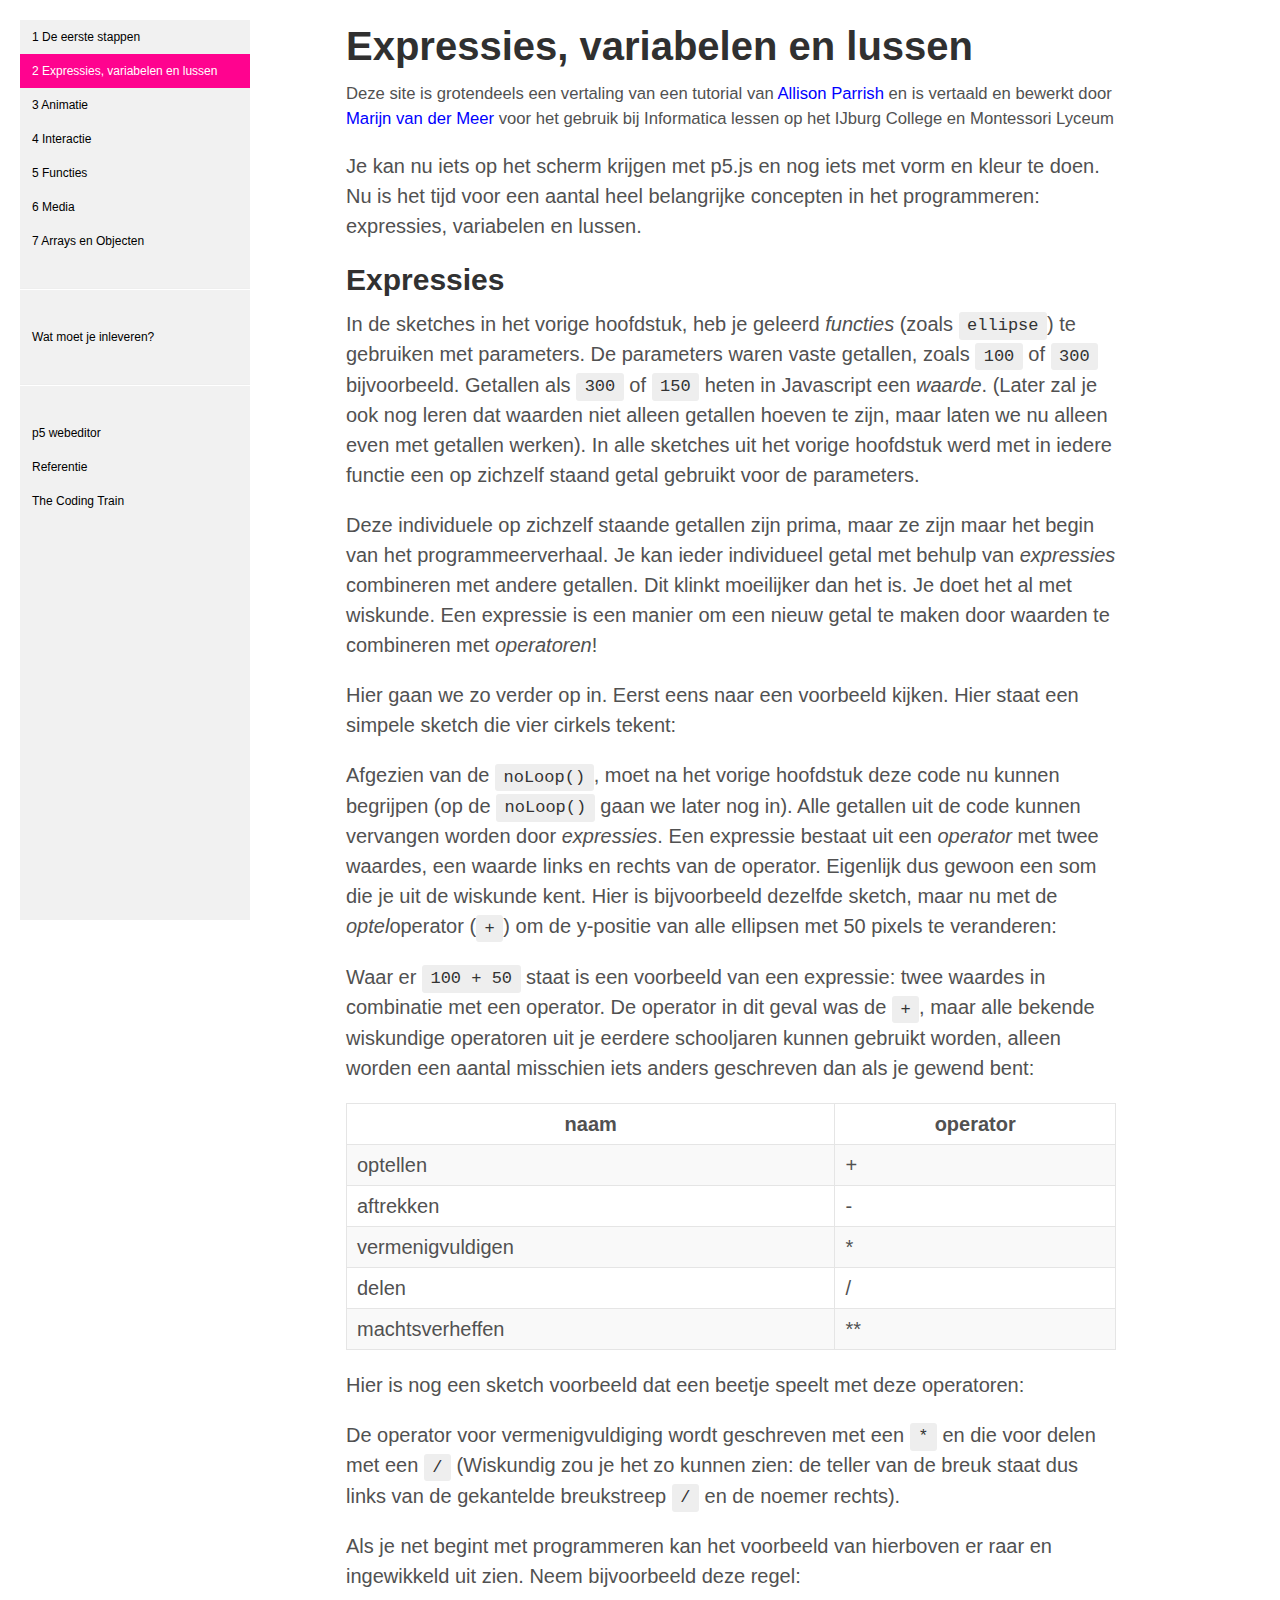
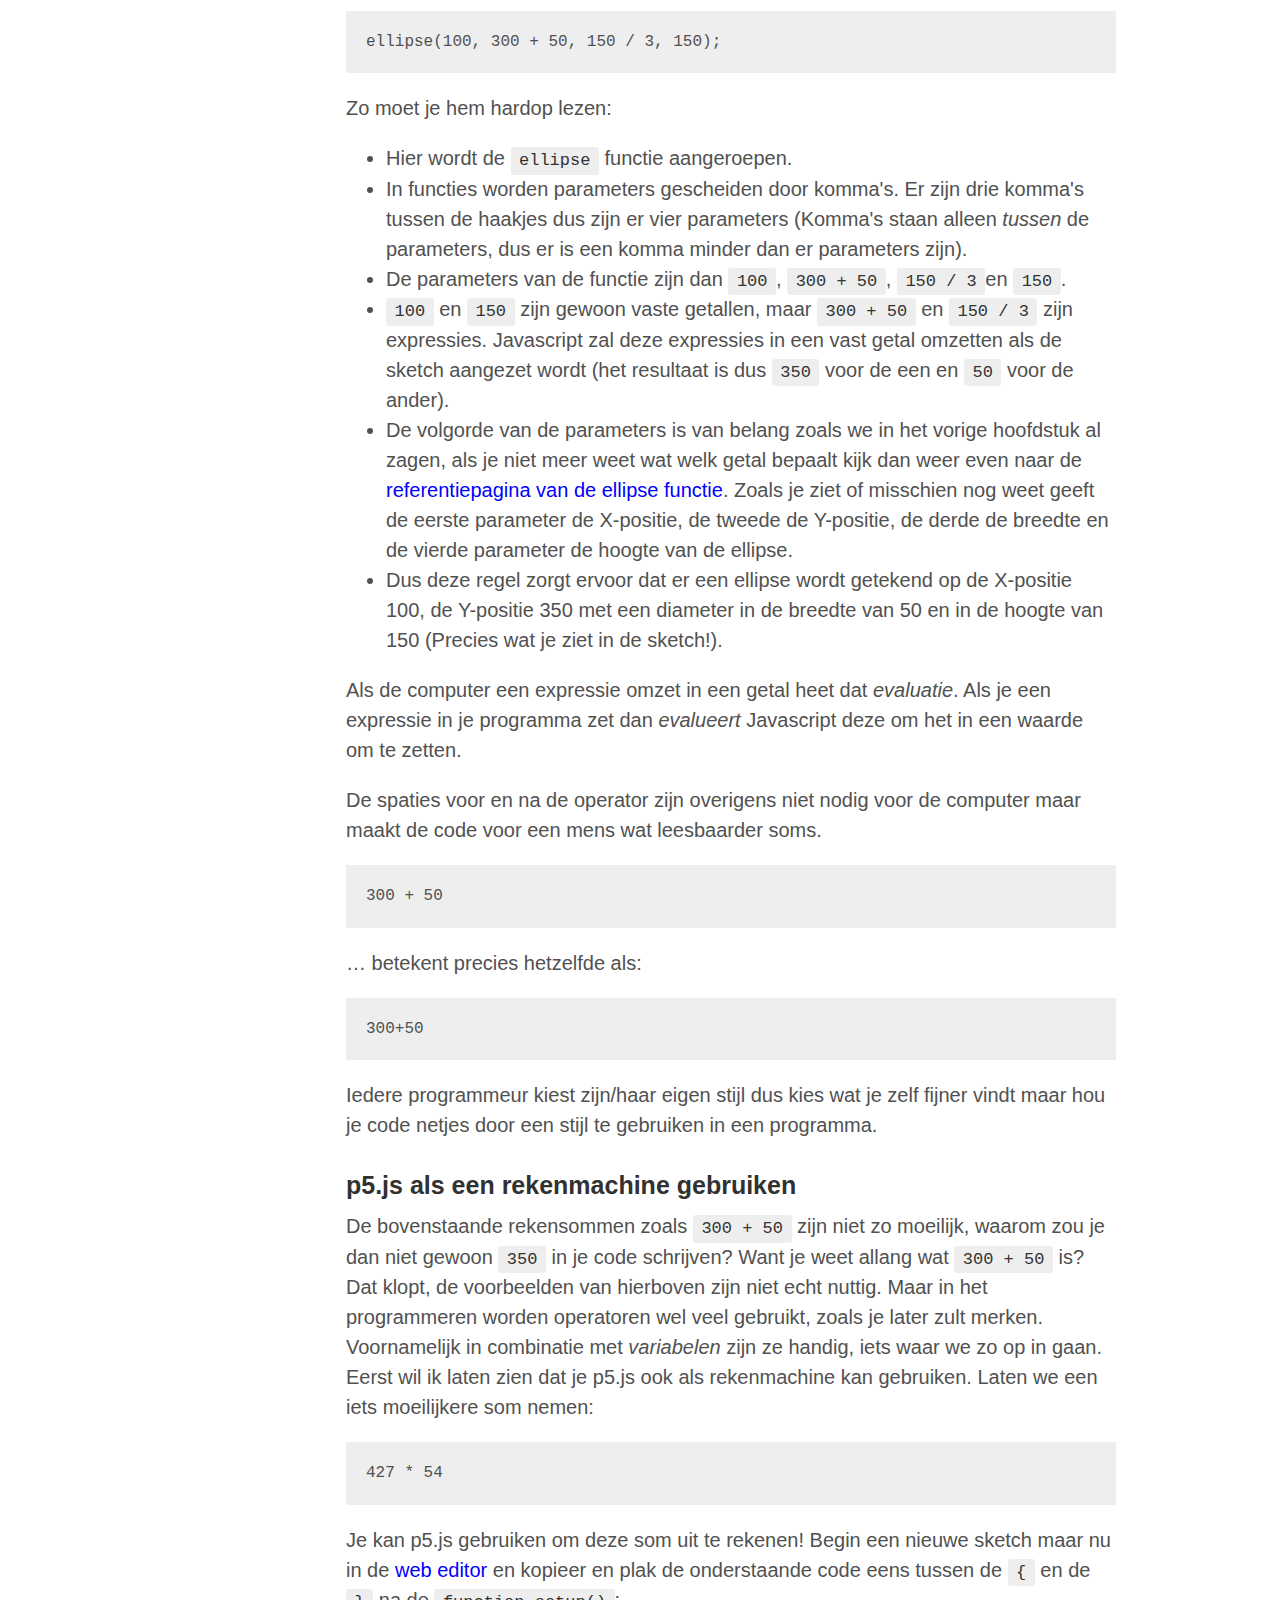
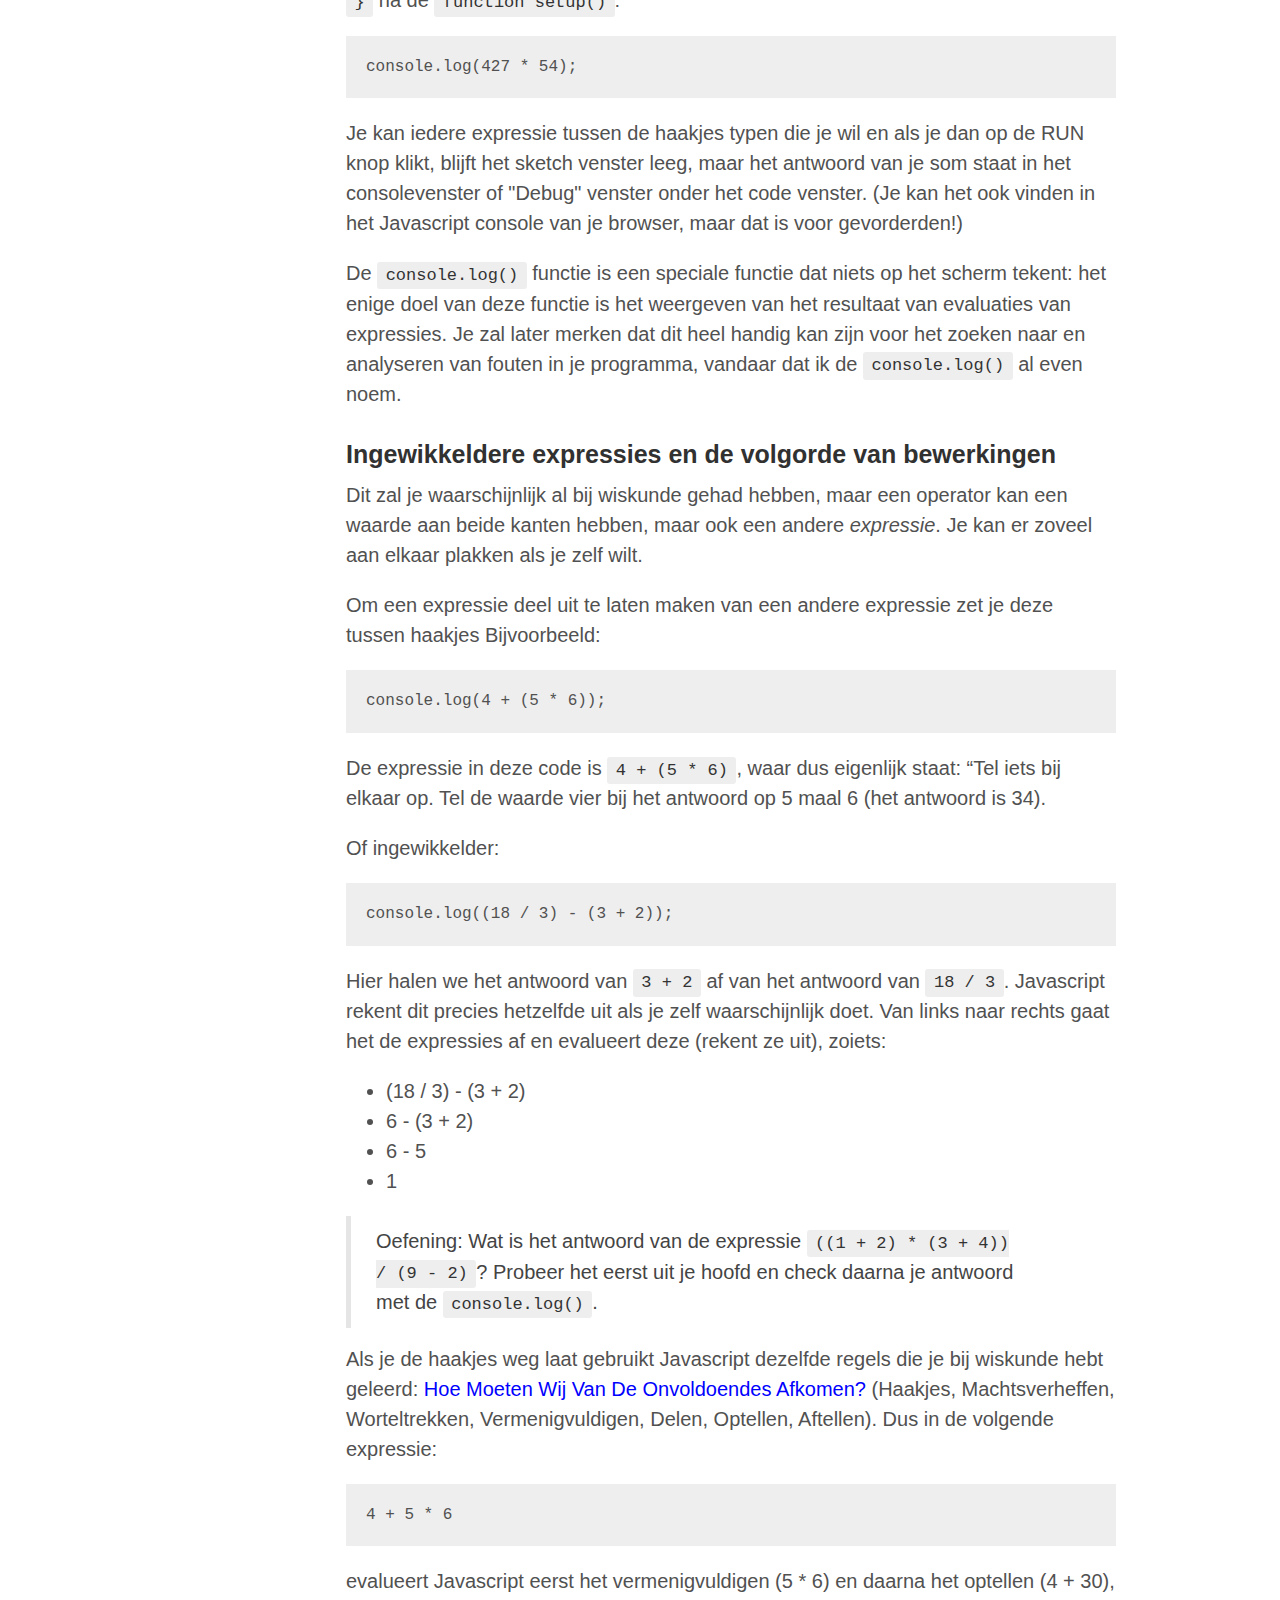
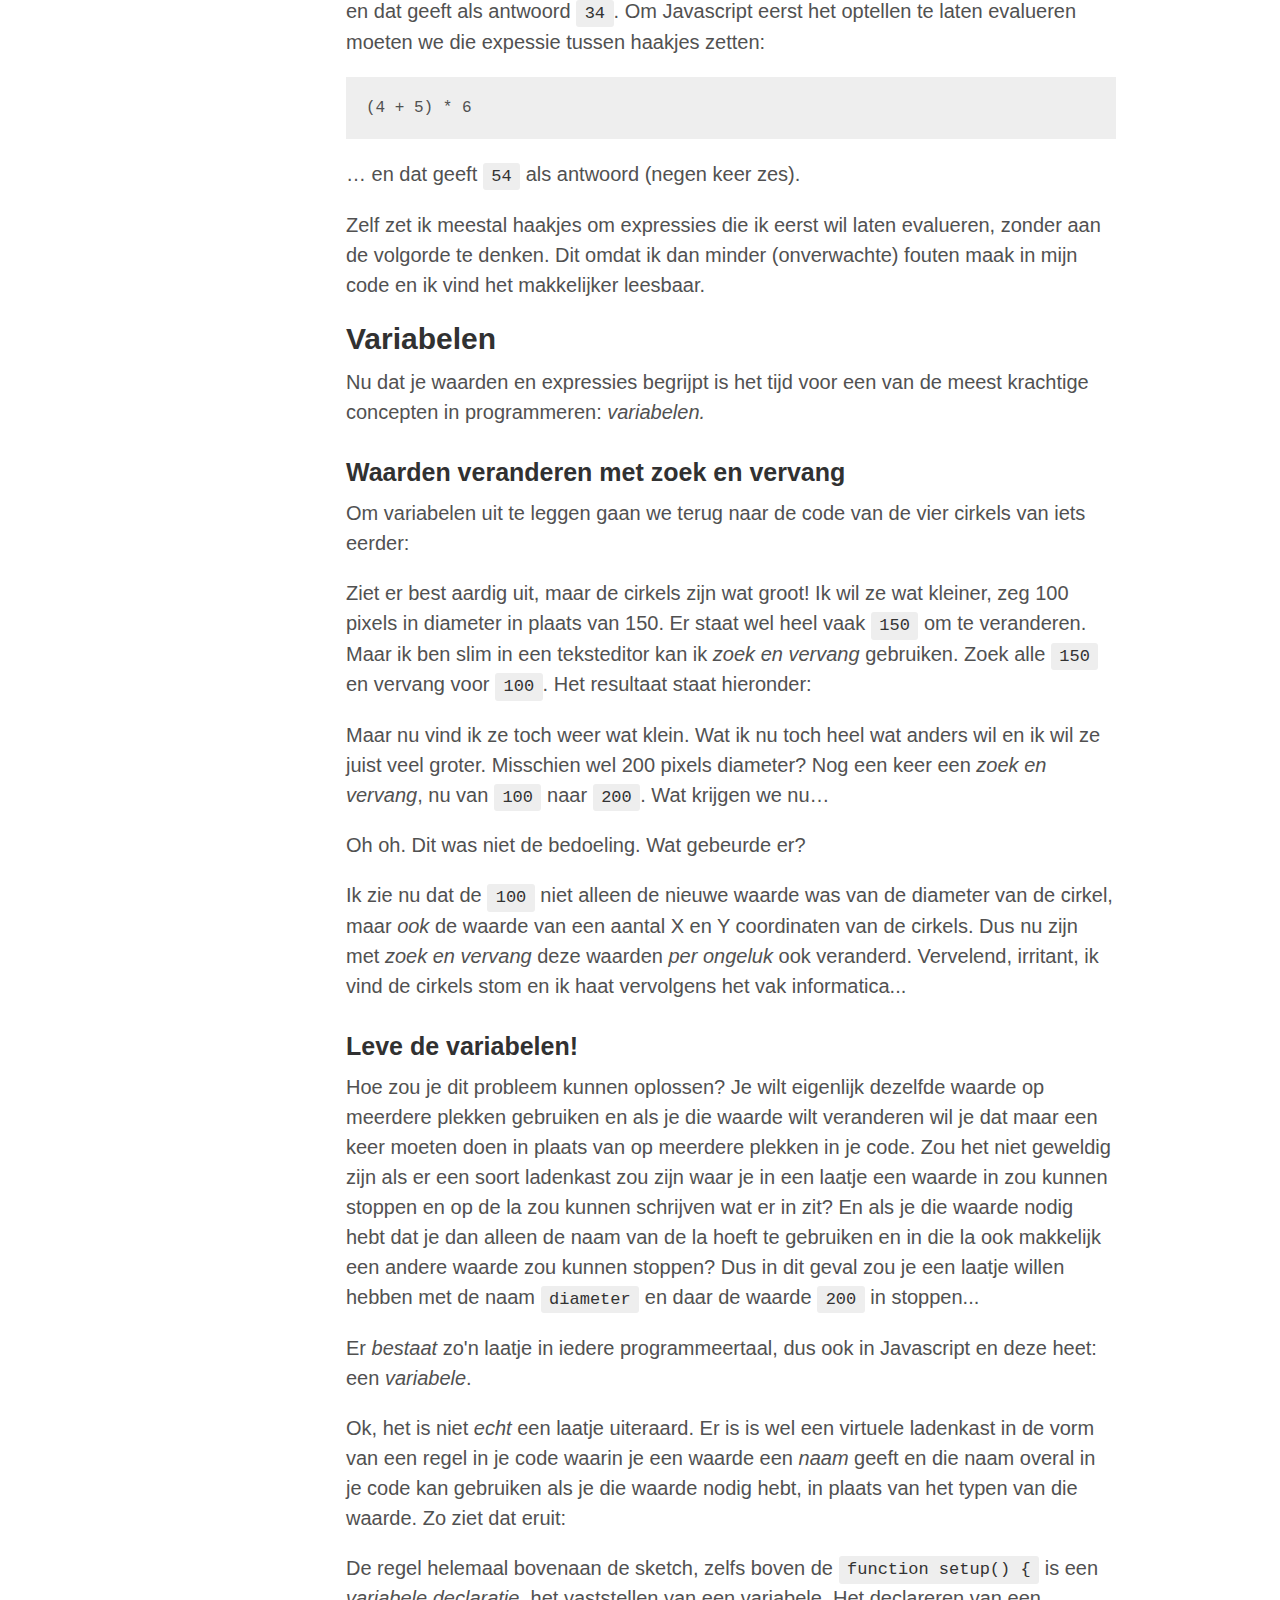
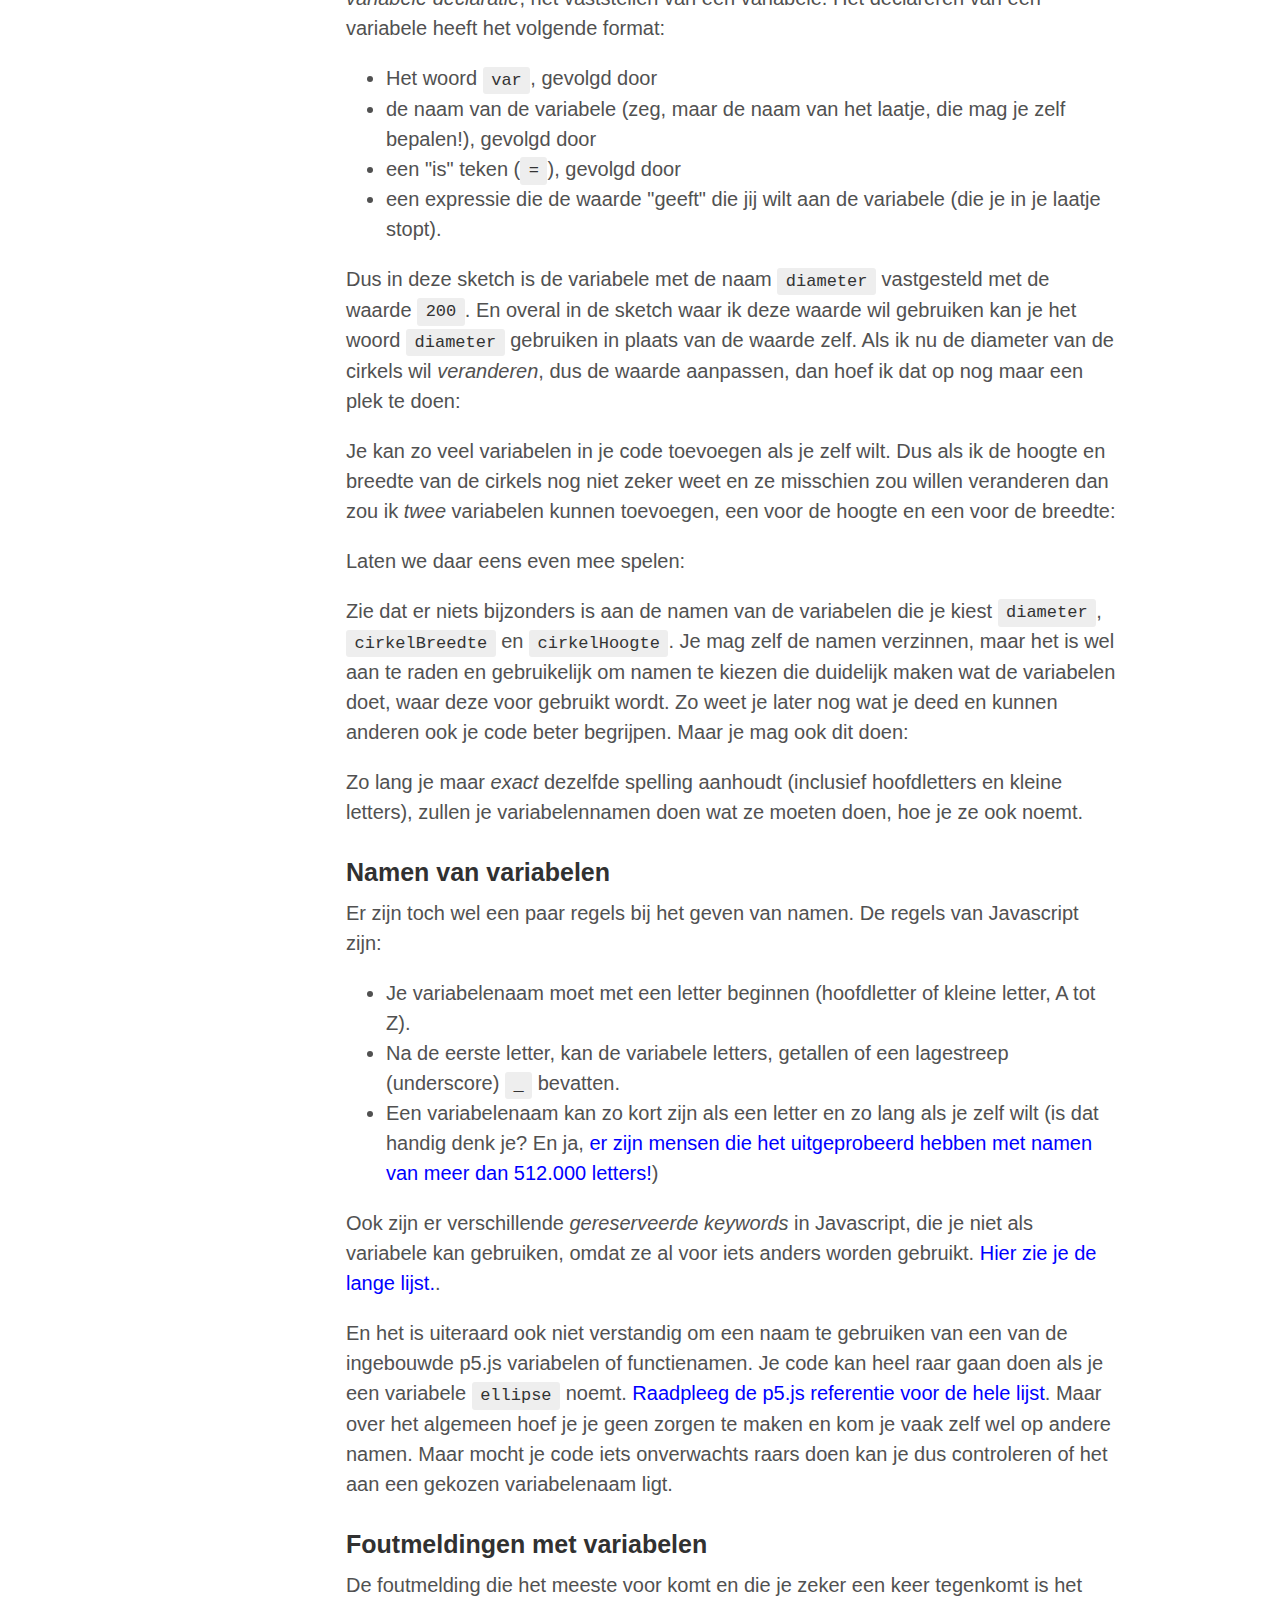
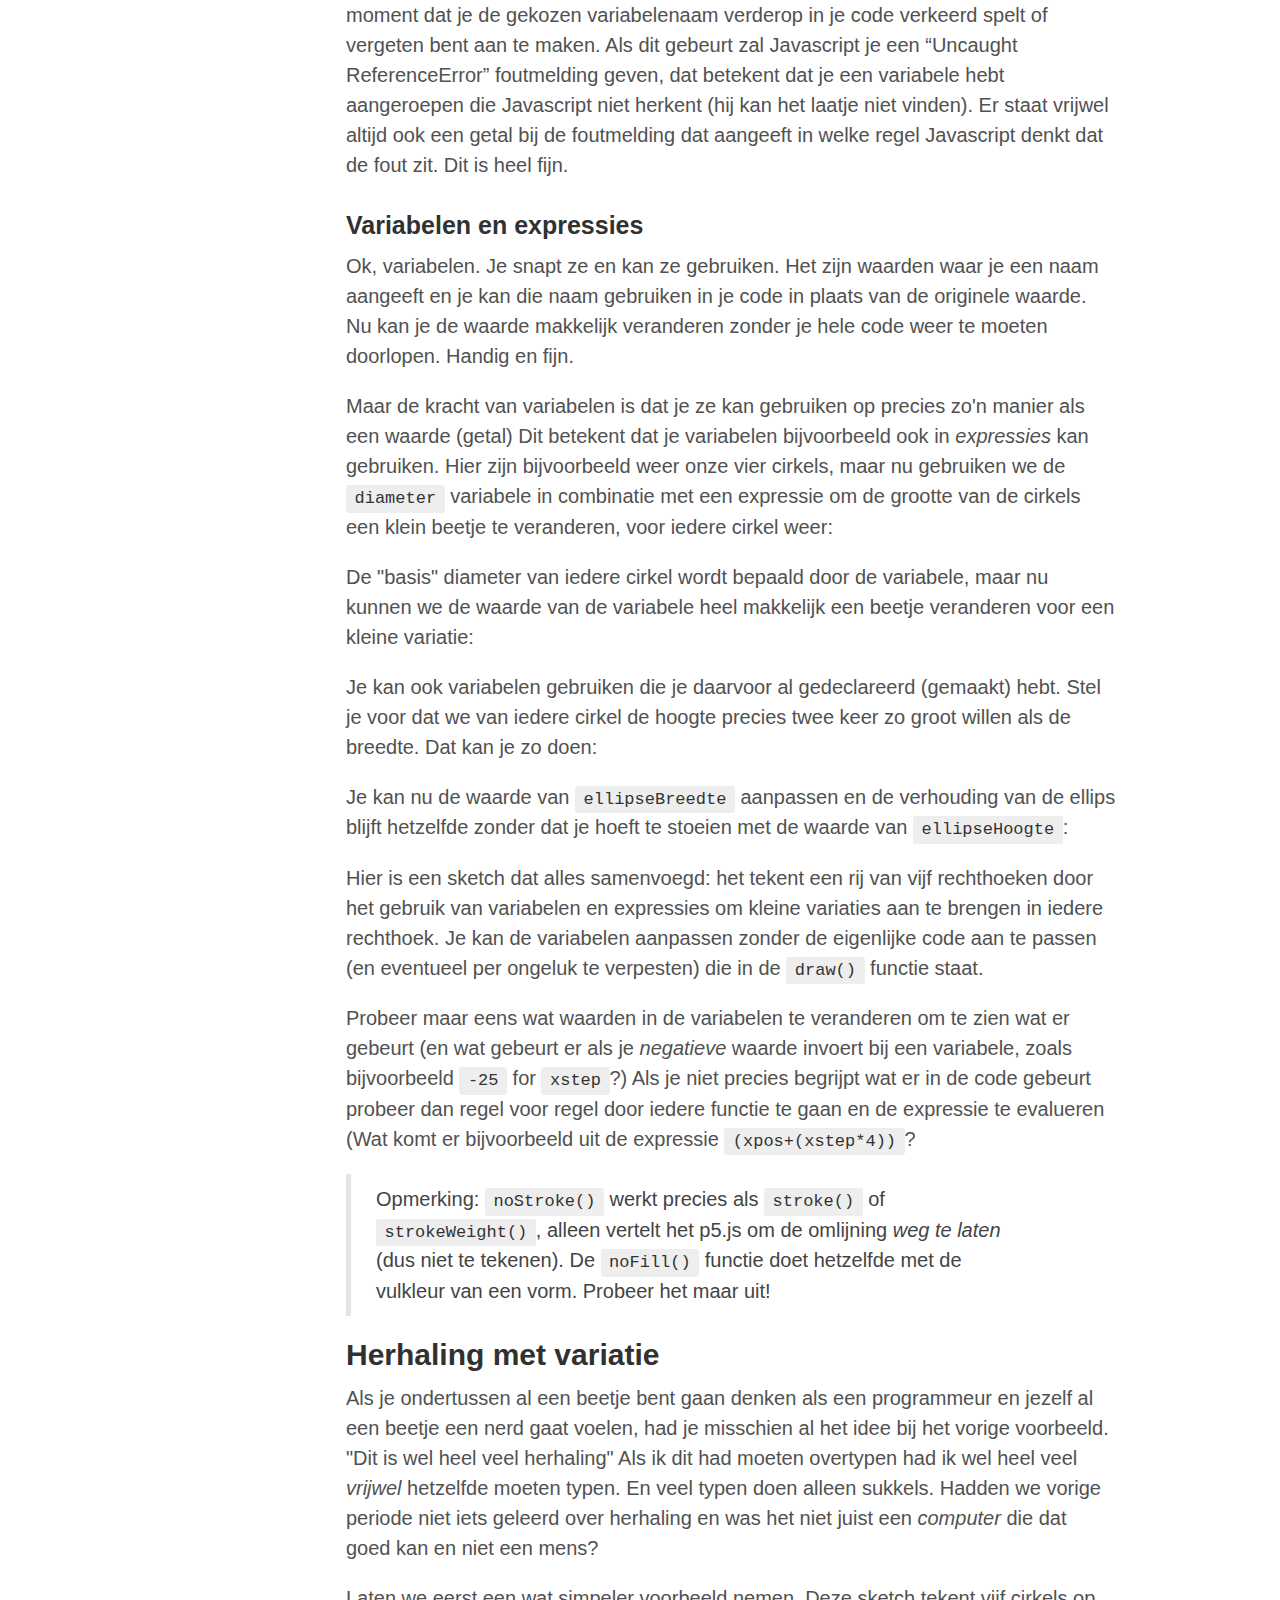
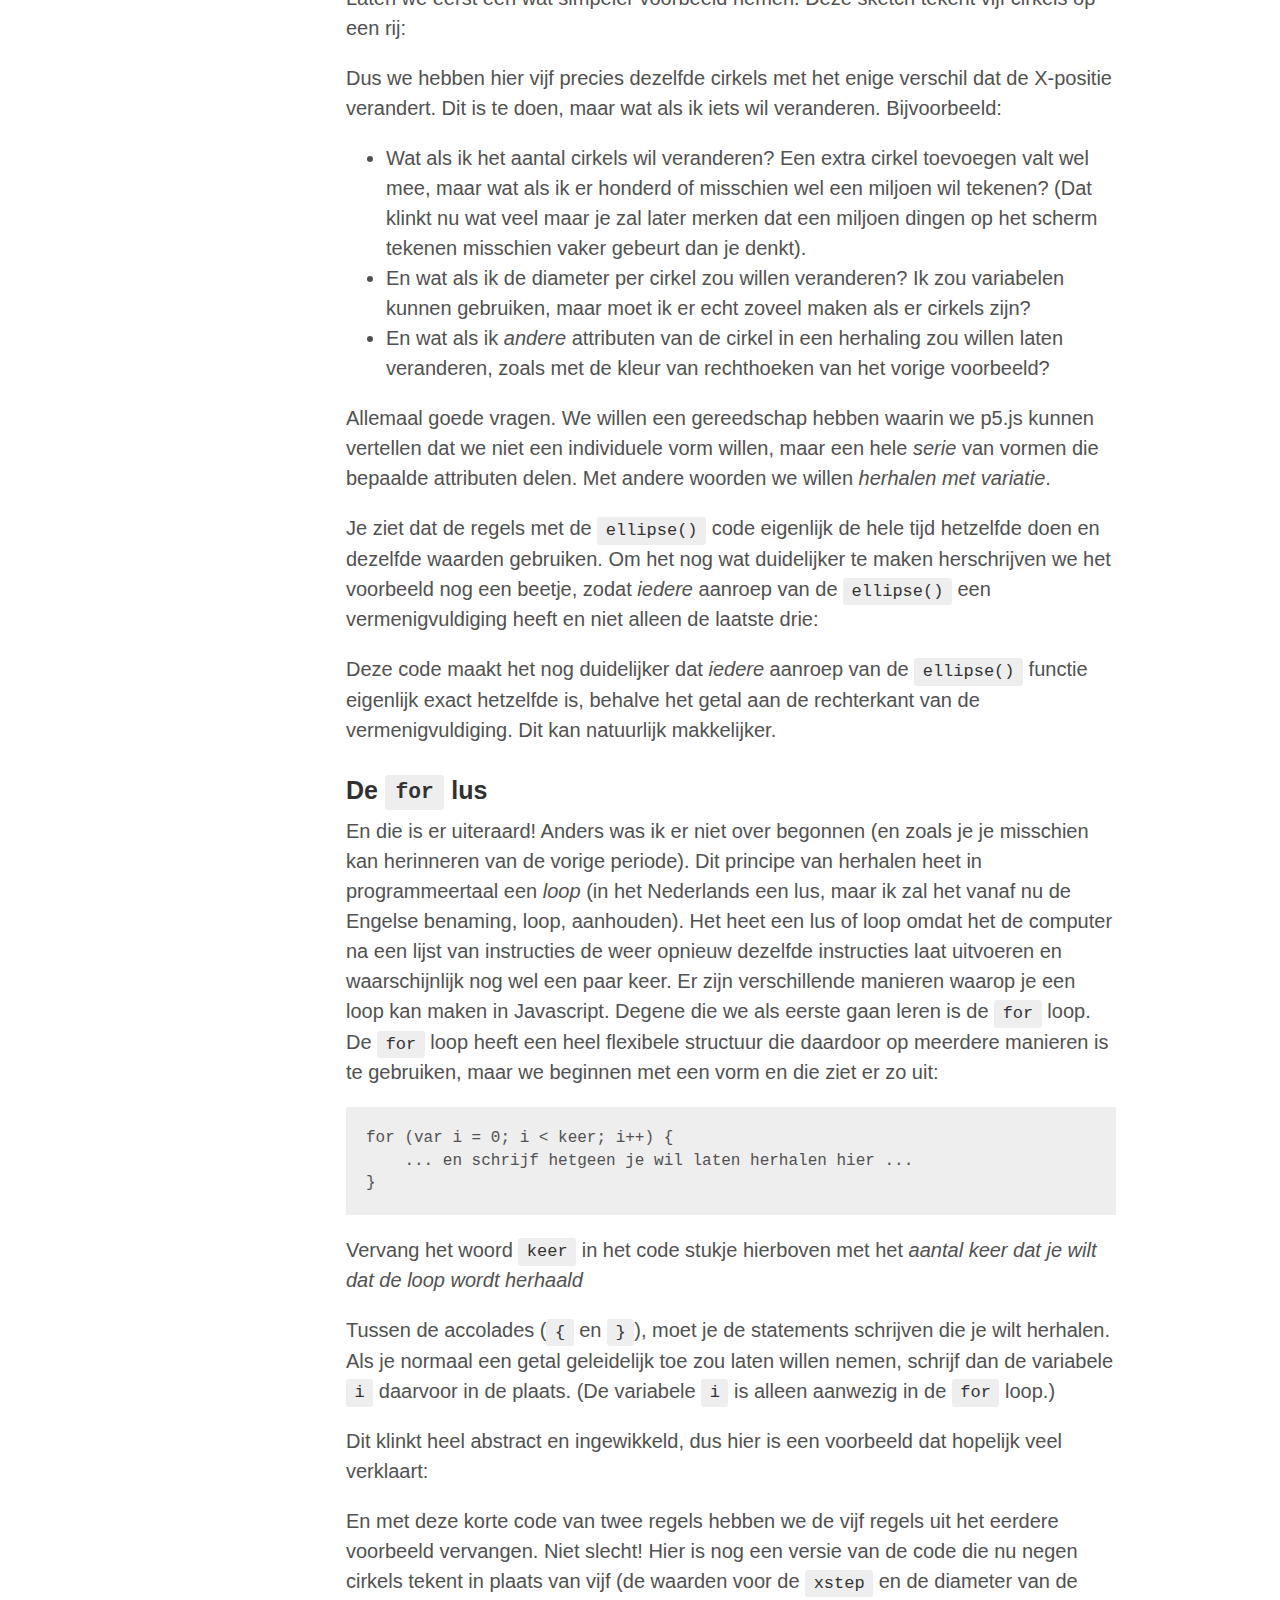
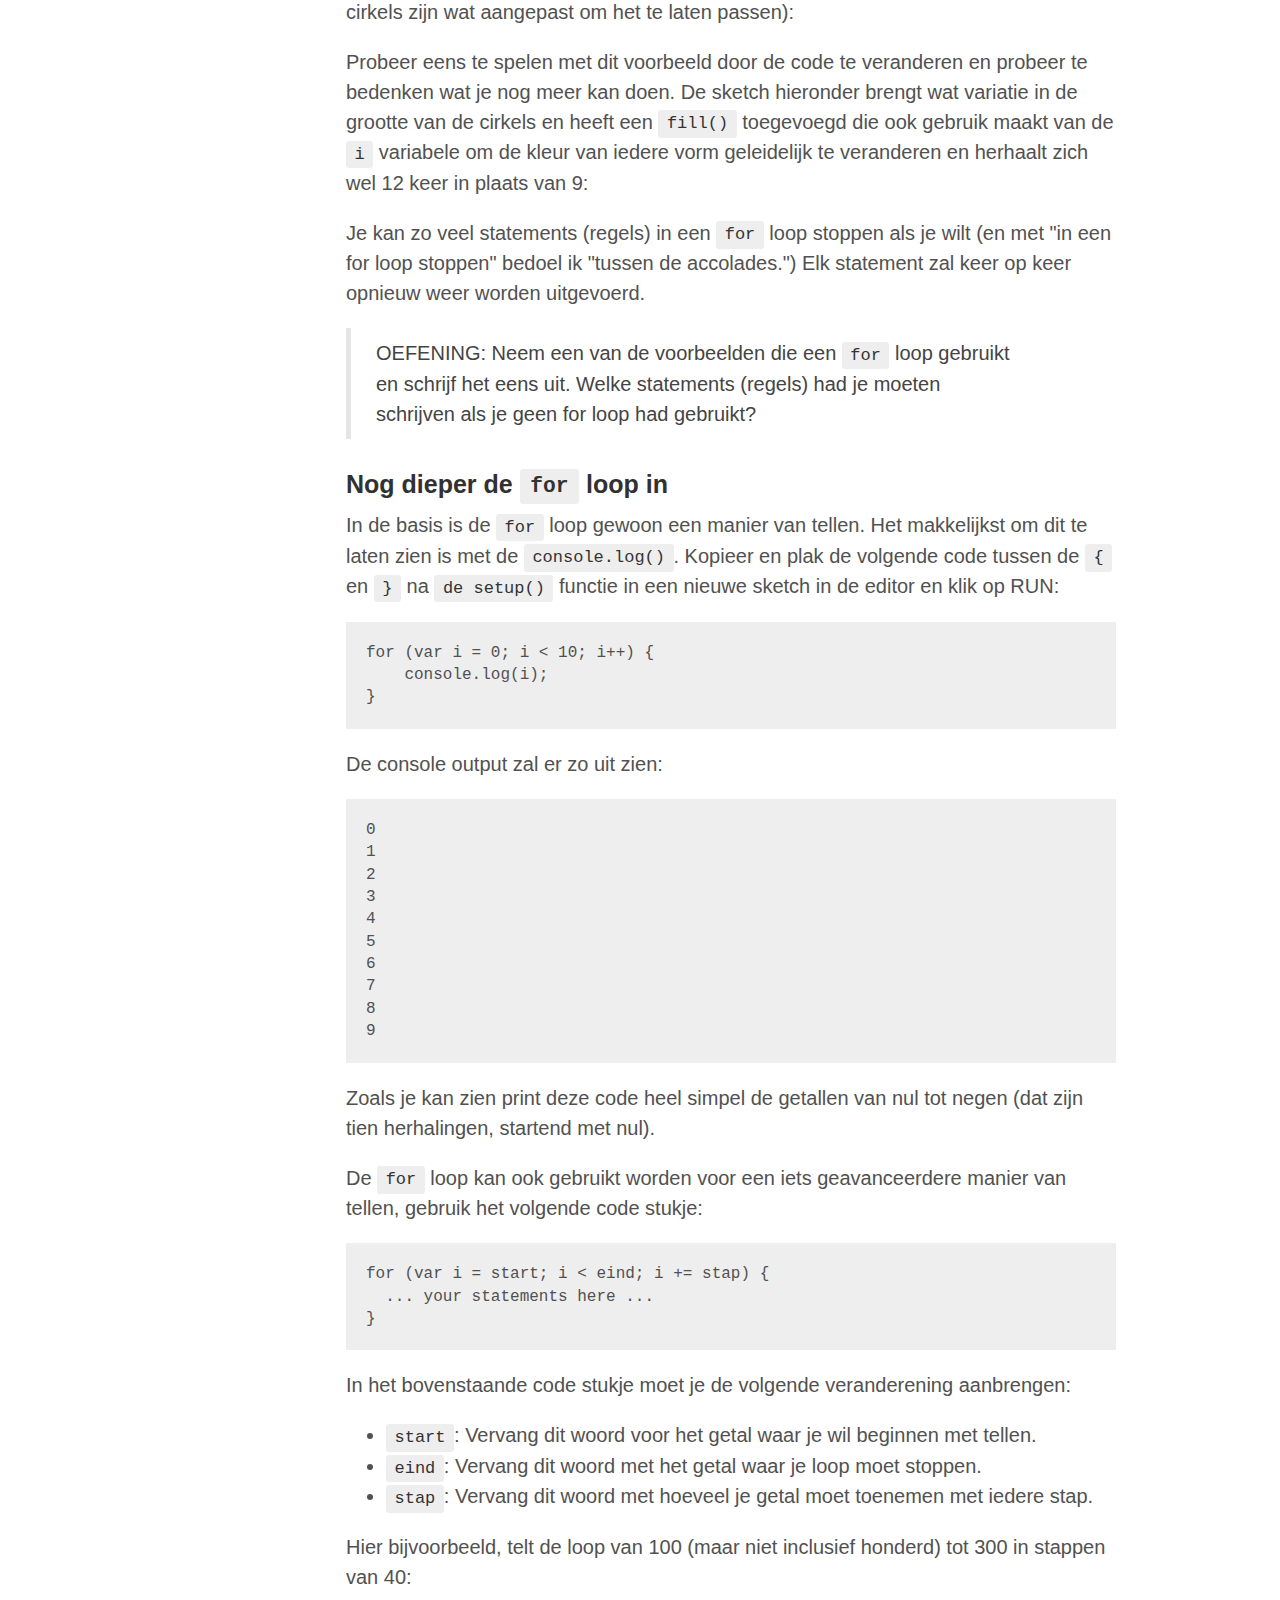
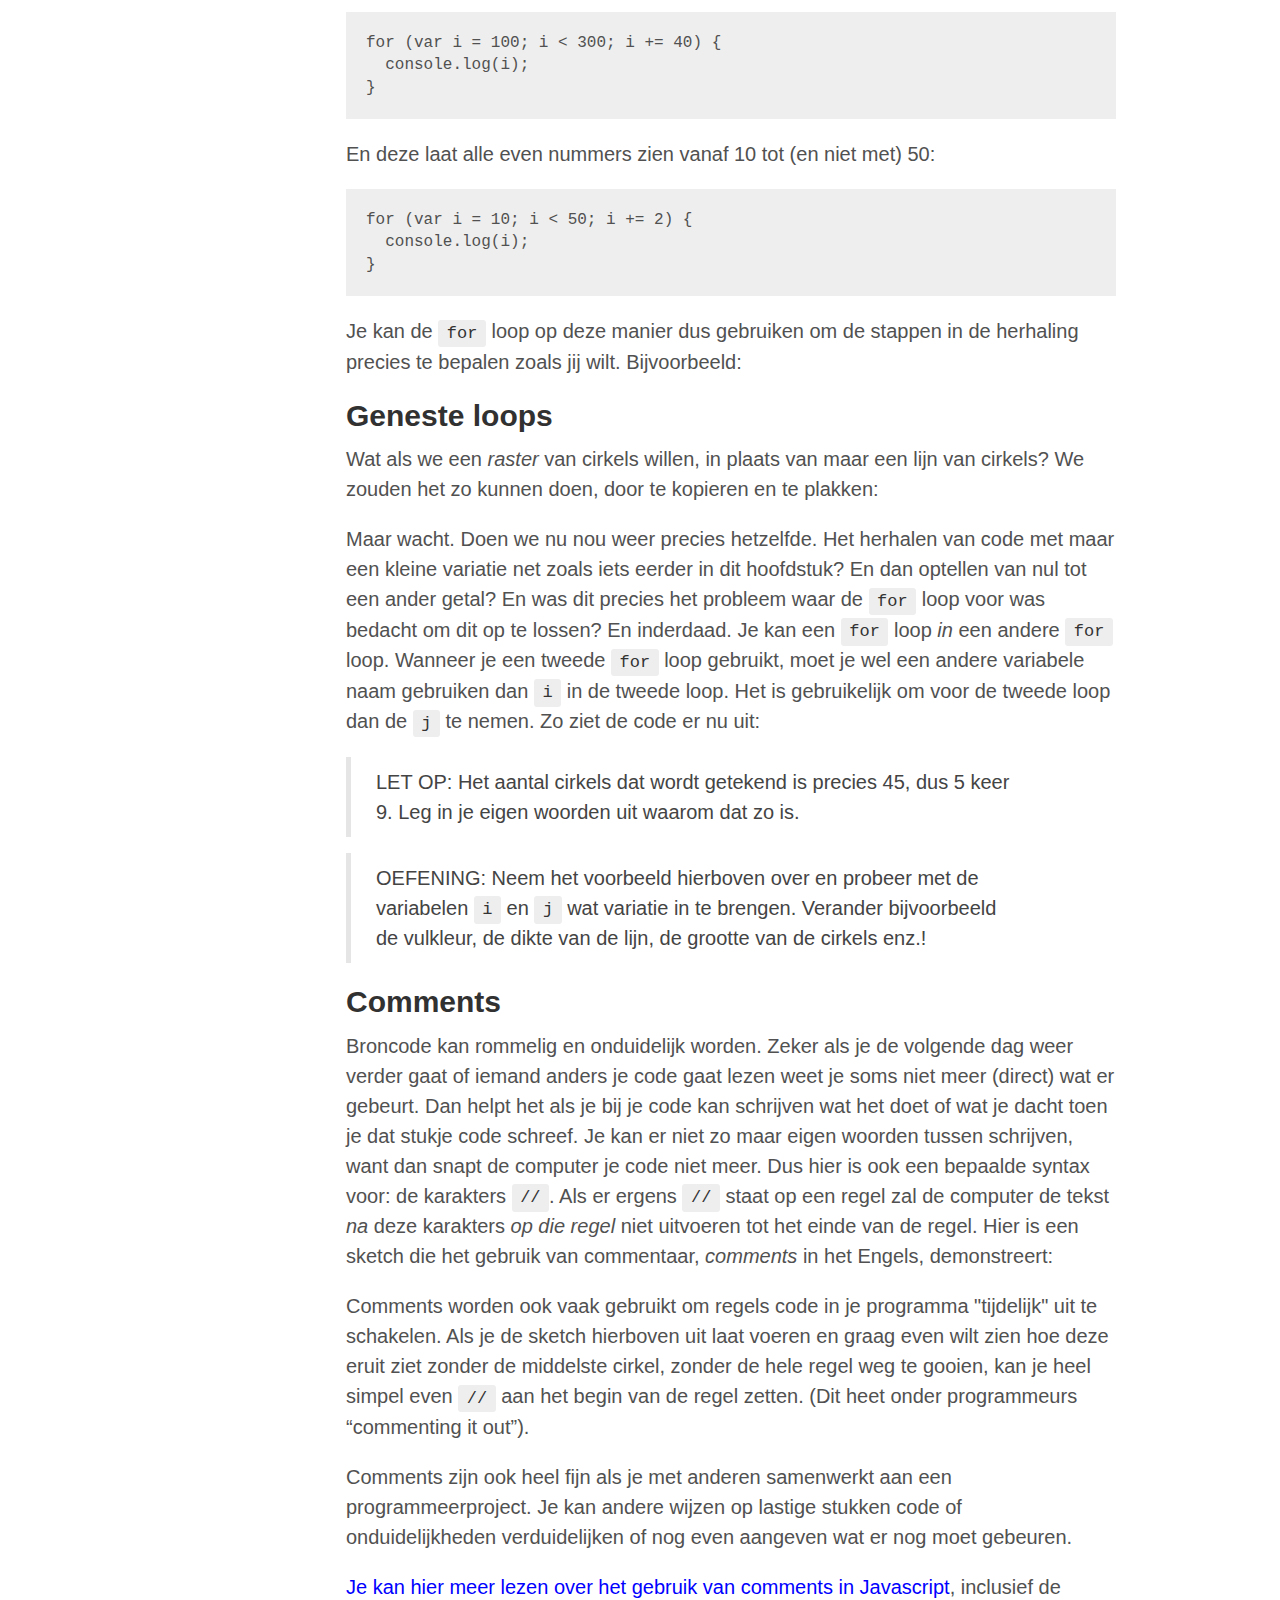
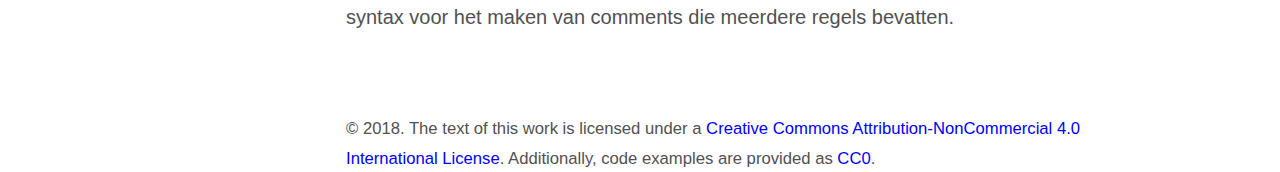
==== commit 5c7806d9: "MLA toegevoegd" ====
--- a/02expressiesVariabelenLoops.html
+++ b/02expressiesVariabelenLoops.html
@@ -54,7 +54,7 @@
       <main>
         <article class="page">
   <h1 class="page-title">Expressies, variabelen en lussen</h1>
-<small> <p>Deze site is grotendeels een vertaling van een tutorial van <a href="https://creative-coding.decontextualize.com/">Allison Parrish</a> en is vertaald en bewerkt door <a href="https://www.visualeditor.nl/">Marijn van der Meer</a> voor het gebruik bij Informatica lessen op het IJburg College</p></small>
+<small> <p>Deze site is grotendeels een vertaling van een tutorial van <a href="https://creative-coding.decontextualize.com/">Allison Parrish</a> en is vertaald en bewerkt door <a href="https://www.visualeditor.nl/">Marijn van der Meer</a> voor het gebruik bij Informatica lessen op het IJburg College en Montessori Lyceum</p></small>
 
 <p>Je kan nu iets op het scherm krijgen met p5.js en nog iets met vorm en kleur te doen. Nu is het tijd voor een aantal heel belangrijke concepten in het programmeren: expressies, variabelen en lussen.</p>
 
